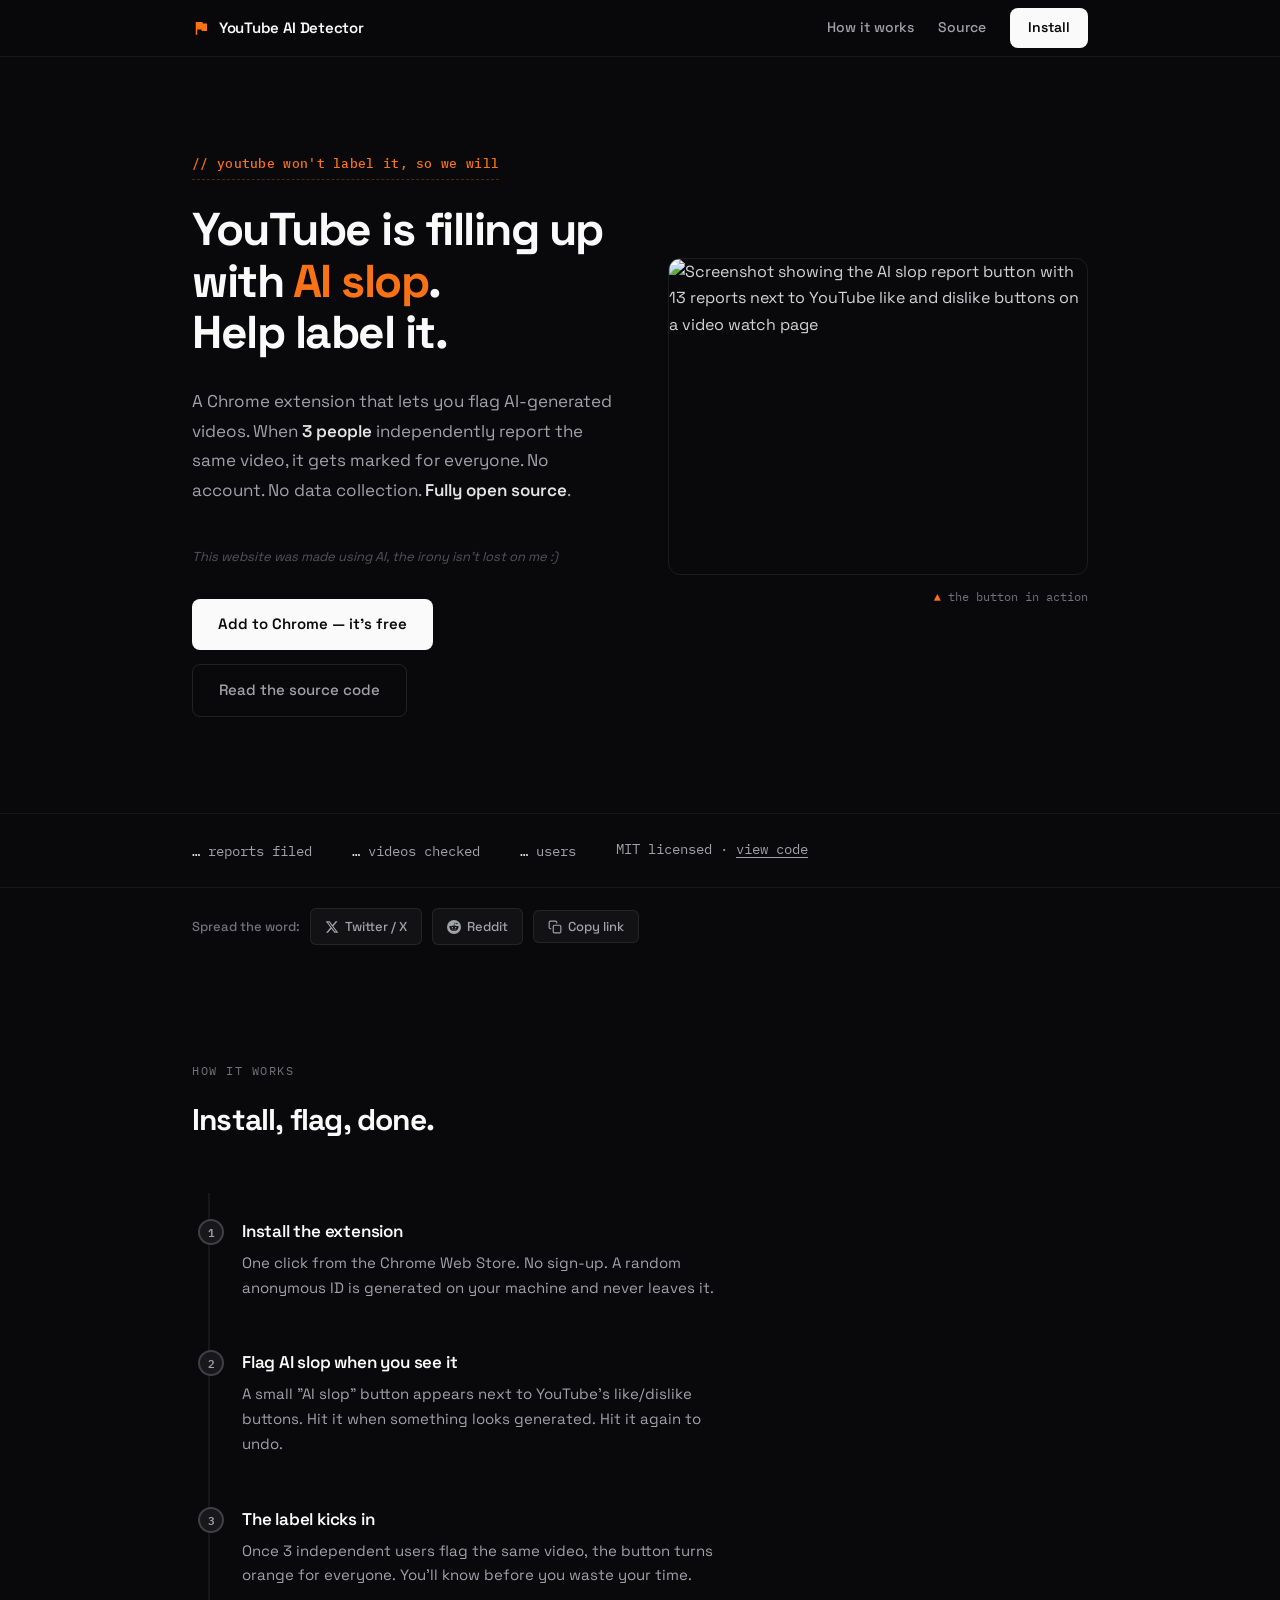
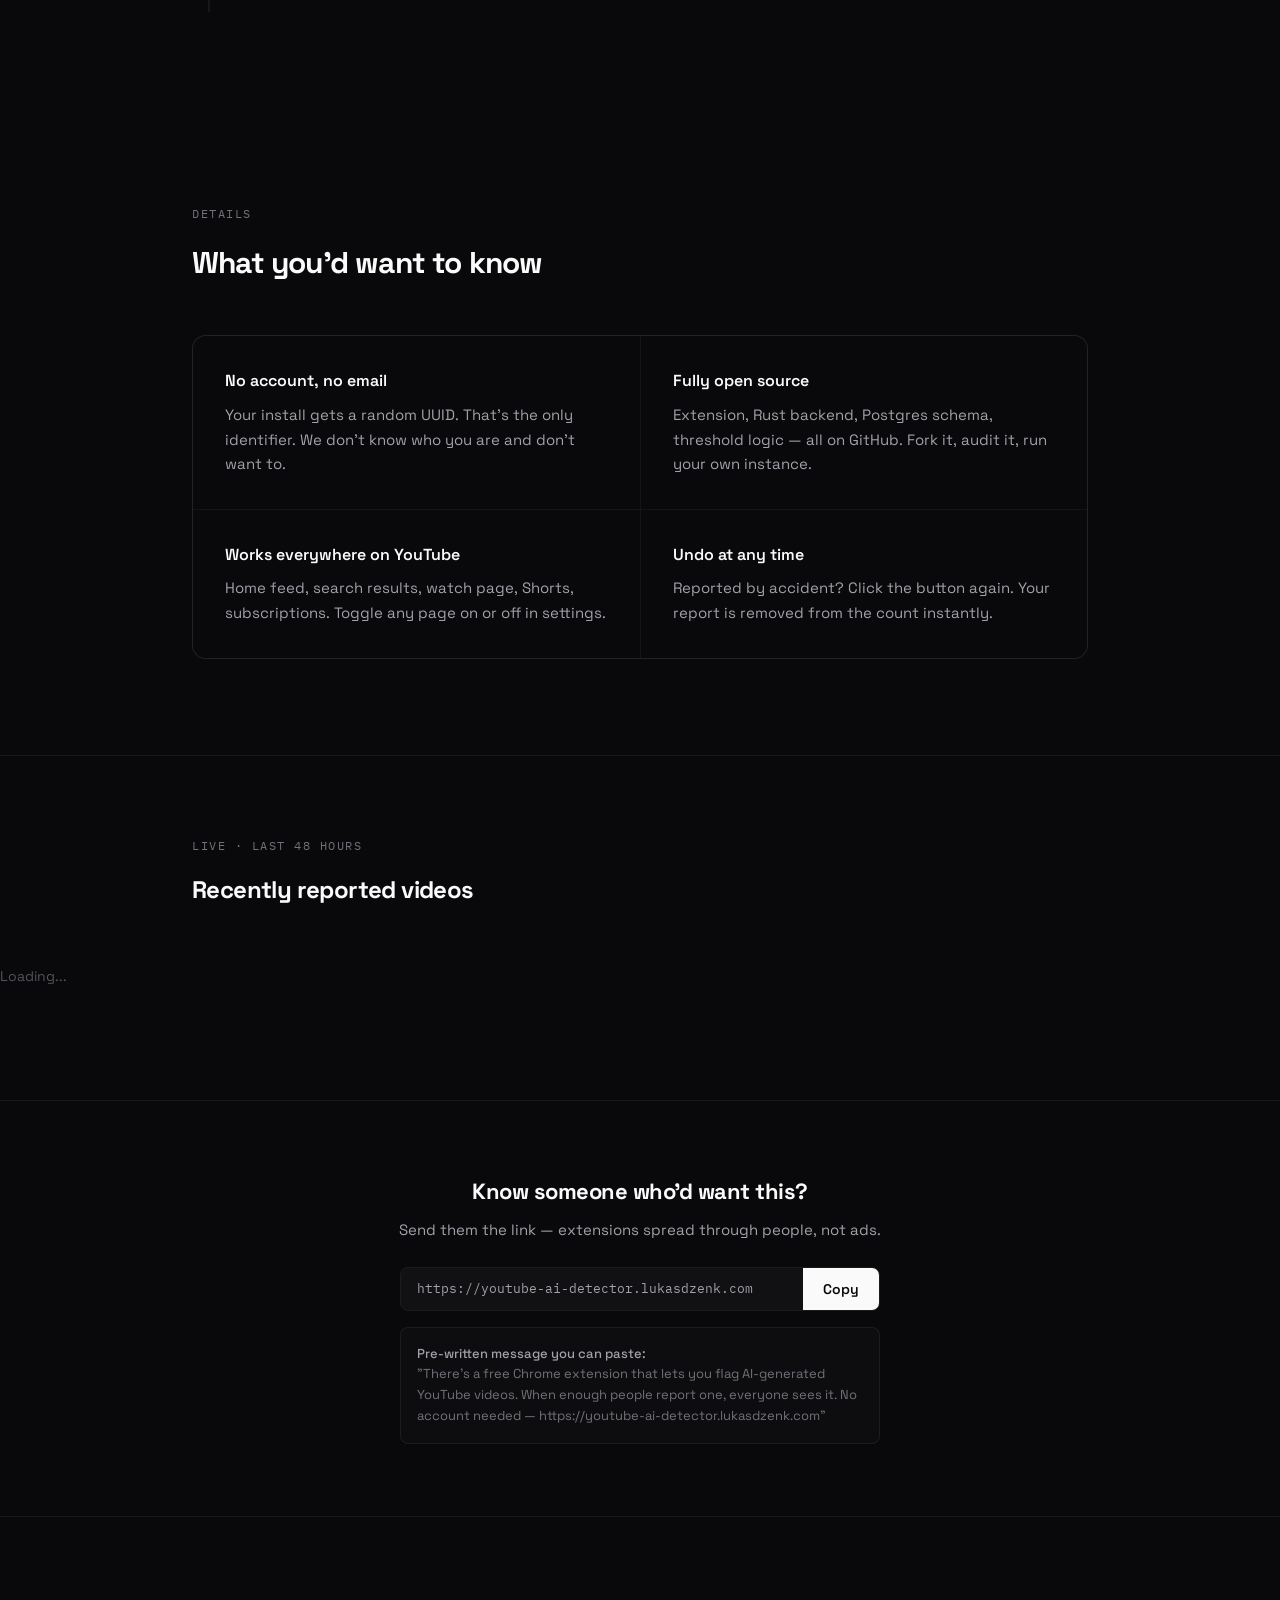
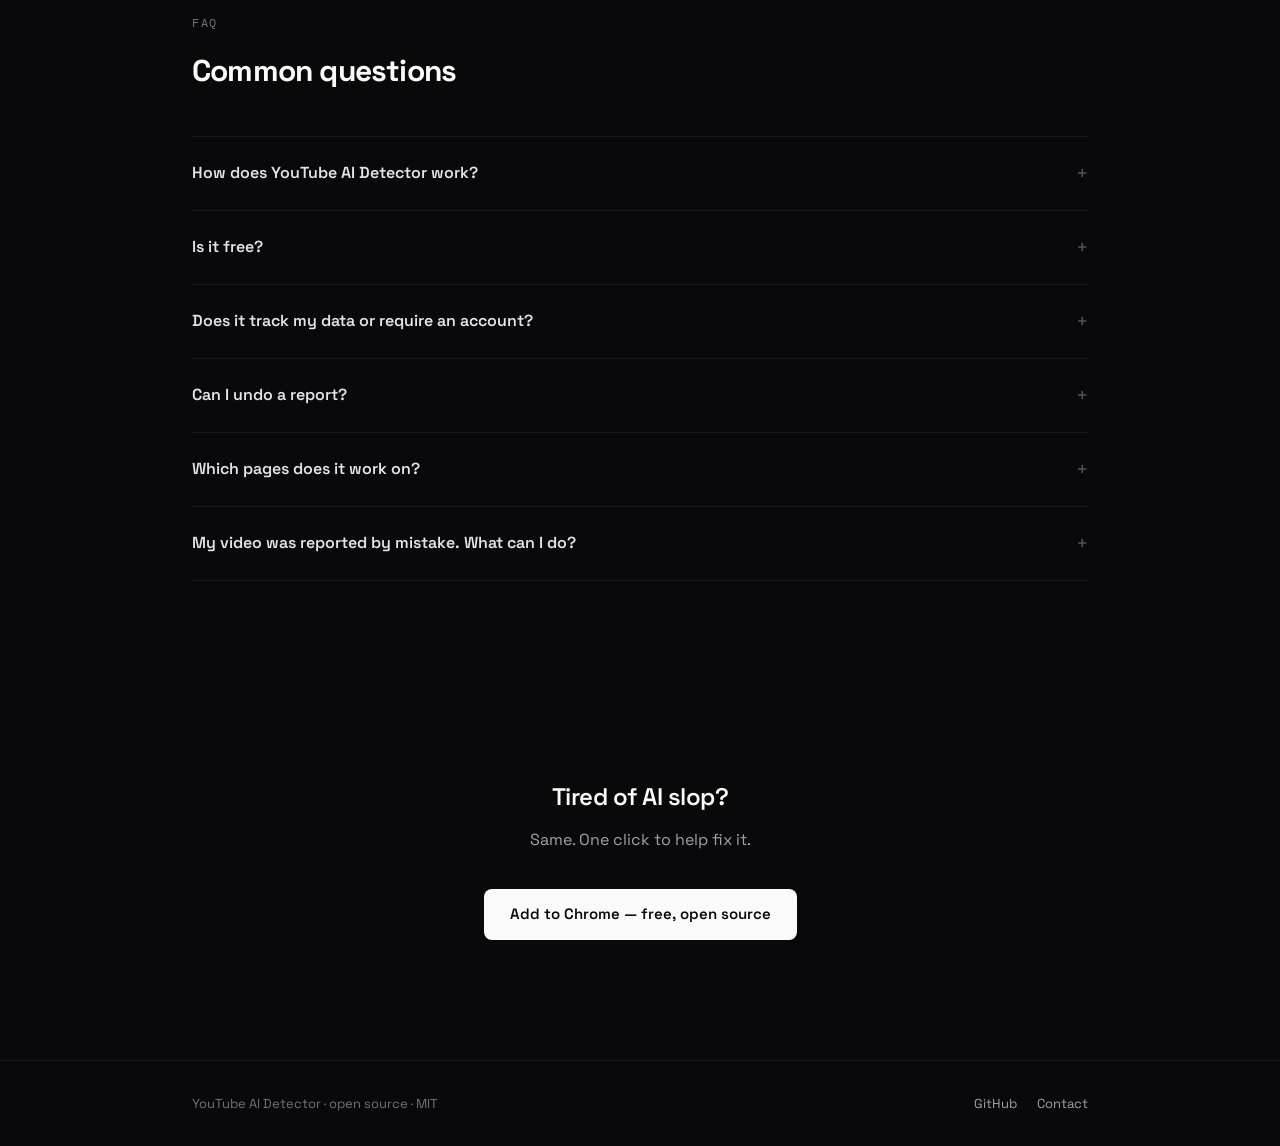
==== backend/static/index.html @ 4b3d3bdc "Initial commit" ====
<!DOCTYPE html>
<html lang="en" dir="ltr">
<head>
  <meta charset="UTF-8">
  <meta name="viewport" content="width=device-width, initial-scale=1.0">
  <title>YouTube AI Detector — Flag AI-Generated Videos with a Community Chrome Extension</title>
  <meta name="description" content="Free, open-source Chrome extension that crowdsources AI video detection on YouTube. When 3 people independently flag a video, everyone sees the label. No account, no tracking.">
  <meta name="robots" content="index, follow">
  <link rel="canonical" href="https://youtube-ai-detector.lukasdzenk.com/">
  <meta name="theme-color" content="#09090b">

  <meta property="og:title" content="YouTube AI Detector — Flag AI-Generated Videos">
  <meta property="og:description" content="Free Chrome extension that lets the community flag AI-generated YouTube videos. When 3 people report the same video, everyone sees it. Open source, no account needed.">
  <meta property="og:type" content="website">
  <meta property="og:url" content="https://youtube-ai-detector.lukasdzenk.com/">
  <meta property="og:image" content="https://youtube-ai-detector.lukasdzenk.com/slop-1.png">
  <meta property="og:image:width" content="1280">
  <meta property="og:image:height" content="800">
  <meta property="og:site_name" content="YouTube AI Detector">
  <meta property="og:locale" content="en_US">

  <meta name="twitter:card" content="summary_large_image">
  <meta name="twitter:title" content="YouTube AI Detector — Flag AI-Generated Videos">
  <meta name="twitter:description" content="Free Chrome extension. The community flags AI-generated YouTube videos — when 3 people report one, everyone sees the label.">
  <meta name="twitter:image" content="https://youtube-ai-detector.lukasdzenk.com/slop-1.png">

  <link rel="icon" href="/favicon.ico" type="image/x-icon">
  <link rel="preload" as="image" href="/slop-1.png">
  <link rel="preconnect" href="https://fonts.googleapis.com">
  <link rel="preconnect" href="https://fonts.gstatic.com" crossorigin>
  <link href="https://fonts.googleapis.com/css2?family=Space+Grotesk:wght@400;500;600;700&family=IBM+Plex+Mono:wght@400;500&display=swap" rel="stylesheet">
  <script defer data-domain="youtube-ai-detector.lukasdzenk.com" src="https://plausible-1.matcha-squad.xyz/js/script.js"></script>

  <script type="application/ld+json">
  {
    "@context": "https://schema.org",
    "@type": "SoftwareApplication",
    "name": "YouTube AI Detector",
    "description": "Free, open-source Chrome extension that crowdsources AI video detection on YouTube. When 3 people independently flag a video, everyone sees the label.",
    "url": "https://youtube-ai-detector.lukasdzenk.com/",
    "applicationCategory": "BrowserApplication",
    "operatingSystem": "Chrome",
    "offers": {
      "@type": "Offer",
      "price": "0",
      "priceCurrency": "USD"
    },
    "installUrl": "https://chromewebstore.google.com/detail/is-generated-block-ai-con/chccpjfkgkgogeaaekpgoocmcekajgjk",
    "screenshot": "https://youtube-ai-detector.lukasdzenk.com/slop-1.png",
    "license": "https://opensource.org/licenses/MIT",
    "isAccessibleForFree": true
  }
  </script>

  <script type="application/ld+json">
  {
    "@context": "https://schema.org",
    "@type": "FAQPage",
    "mainEntity": [
      {
        "@type": "Question",
        "name": "How does YouTube AI Detector work?",
        "acceptedAnswer": {
          "@type": "Answer",
          "text": "Install the Chrome extension with one click. When you see an AI-generated video, click the 'AI slop' button next to YouTube's like/dislike buttons. When 3 independent users flag the same video, the button turns orange for everyone."
        }
      },
      {
        "@type": "Question",
        "name": "Is YouTube AI Detector free?",
        "acceptedAnswer": {
          "@type": "Answer",
          "text": "Yes, it's completely free and open source under the MIT license. No account, no email, no tracking. The extension, backend, and all code are on GitHub."
        }
      },
      {
        "@type": "Question",
        "name": "Does it track my data or require an account?",
        "acceptedAnswer": {
          "@type": "Answer",
          "text": "No. Your install gets a random anonymous UUID that stays on your device. There is no account, no email, no tracking. The developers cannot identify you."
        }
      },
      {
        "@type": "Question",
        "name": "Can I undo a report?",
        "acceptedAnswer": {
          "@type": "Answer",
          "text": "Yes. Click the report button again and your report is removed from the count instantly."
        }
      },
      {
        "@type": "Question",
        "name": "My video was reported by mistake. What can I do?",
        "acceptedAnswer": {
          "@type": "Answer",
          "text": "Reach out to lukasdzn1@gmail.com and we'll look into it. We take false reports seriously."
        }
      }
    ]
  }
  </script>
  <style>
    * { margin: 0; padding: 0; box-sizing: border-box; }

    body {
      font-family: 'Space Grotesk', system-ui, sans-serif;
      background: #09090b;
      color: #d4d4d8;
      font-size: 16px;
      line-height: 1.65;
      -webkit-font-smoothing: antialiased;
      overflow-x: hidden;
    }

    a { color: inherit; }

    :focus-visible {
      outline: 2px solid #f97316;
      outline-offset: 2px;
    }

    .mono {
      font-family: 'IBM Plex Mono', monospace;
    }

    .w {
      max-width: 960px;
      margin: 0 auto;
      padding: 0 32px;
    }

    /* --- nav --- */

    nav {
      position: fixed;
      top: 0;
      left: 0;
      right: 0;
      z-index: 100;
      background: rgba(9, 9, 11, 0.92);
      backdrop-filter: blur(12px);
      border-bottom: 1px solid rgba(255,255,255,0.06);
    }

    .nav-inner {
      display: flex;
      align-items: center;
      justify-content: space-between;
      height: 56px;
    }

    .nav-left {
      display: flex;
      align-items: center;
      gap: 9px;
      text-decoration: none;
    }

    .nav-flag {
      color: #f97316;
    }

    .nav-name {
      font-weight: 600;
      font-size: 15px;
      color: #fafafa;
      letter-spacing: -0.3px;
    }

    .nav-right {
      display: flex;
      align-items: center;
      gap: 24px;
    }

    .nav-right a {
      font-size: 14px;
      color: #a1a1aa;
      text-decoration: none;
      font-weight: 500;
      transition: color 0.15s;
    }

    .nav-right a:hover { color: #d4d4d8; }

    .nav-install {
      font-size: 14px !important;
      color: #09090b !important;
      background: #fafafa;
      padding: 8px 18px;
      border-radius: 8px;
      font-weight: 600 !important;
      transition: background 0.15s !important;
    }

    .nav-install:hover { background: #d4d4d8 !important; }

    /* --- hero --- */

    .hero {
      padding: 148px 0 96px;
    }

    .hero-inner {
      display: grid;
      grid-template-columns: 1fr 1fr;
      gap: 56px;
      align-items: center;
    }

    .hero-eyebrow {
      display: inline-block;
      font-family: 'IBM Plex Mono', monospace;
      font-size: 13px;
      color: #f97316;
      font-weight: 500;
      letter-spacing: 0.3px;
      margin-bottom: 24px;
      padding: 5px 0;
      border-bottom: 1px dashed rgba(249, 115, 22, 0.3);
    }

    .hero h1 {
      font-size: clamp(30px, 4.2vw, 46px);
      font-weight: 700;
      line-height: 1.12;
      letter-spacing: -1.5px;
      color: #fafafa;
      margin-bottom: 28px;
    }

    .hero h1 em {
      font-style: normal;
      color: #f97316;
    }

    .hero-body {
      font-size: 17px;
      color: #a1a1aa;
      line-height: 1.75;
      margin-bottom: 40px;
    }

    .hero-body strong {
      color: #e4e4e7;
      font-weight: 600;
    }

    .hero-note {
      font-size: 13px;
      color: #52525b;
      font-style: italic;
      margin-bottom: 32px;
    }

    .hero-actions {
      display: flex;
      gap: 14px;
      flex-wrap: wrap;
    }

    .hero-img-wrap {
      position: relative;
    }

    .hero-img {
      width: 100%;
      height: auto;
      border-radius: 12px;
      border: 1px solid rgba(255,255,255,0.08);
      display: block;
    }

    .hero-img-caption {
      font-family: 'IBM Plex Mono', monospace;
      font-size: 12px;
      color: #71717a;
      margin-top: 12px;
      text-align: right;
    }

    .hero-img-caption span {
      color: #f97316;
    }

    .btn-main {
      display: inline-flex;
      align-items: center;
      gap: 8px;
      padding: 13px 26px;
      background: #fafafa;
      color: #09090b;
      border-radius: 8px;
      font-size: 15px;
      font-weight: 600;
      text-decoration: none;
      transition: background 0.15s, transform 0.1s;
    }

    .btn-main:hover { background: #e4e4e7; }
    .btn-main:active { transform: scale(0.97); }

    .btn-main.copied {
      background: #22c55e;
      color: #fff;
      pointer-events: none;
    }

    .btn-ghost {
      display: inline-flex;
      align-items: center;
      gap: 8px;
      padding: 13px 26px;
      background: transparent;
      color: #a1a1aa;
      border: 1px solid rgba(255,255,255,0.1);
      border-radius: 8px;
      font-size: 15px;
      font-weight: 500;
      text-decoration: none;
      transition: border-color 0.15s, color 0.15s;
    }

    .btn-ghost:hover {
      border-color: rgba(255,255,255,0.18);
      color: #d4d4d8;
    }

    /* --- stats bar --- */

    .stats-bar {
      border-top: 1px solid rgba(255,255,255,0.06);
      border-bottom: 1px solid rgba(255,255,255,0.06);
      padding: 24px 0;
    }

    .stats-inner {
      display: flex;
      gap: 40px;
      font-family: 'IBM Plex Mono', monospace;
      font-size: 14px;
      color: #a1a1aa;
    }

    .stats-inner strong {
      color: #e4e4e7;
      font-weight: 600;
    }

    /* --- how section --- */

    .how {
      padding: 96px 0;
    }

    .section-tag {
      font-family: 'IBM Plex Mono', monospace;
      font-size: 12px;
      color: #71717a;
      text-transform: uppercase;
      letter-spacing: 1.5px;
      margin-bottom: 14px;
    }

    .how h2 {
      font-size: 30px;
      font-weight: 700;
      color: #fafafa;
      letter-spacing: -0.8px;
      margin-bottom: 48px;
      max-width: 400px;
    }

    .how-list {
      display: flex;
      flex-direction: column;
      gap: 0;
      border-left: 2px solid rgba(255,255,255,0.06);
      margin-left: 16px;
    }

    .how-item {
      padding: 24px 0 24px 32px;
      position: relative;
    }

    .how-item::before {
      content: attr(data-n);
      position: absolute;
      left: -12px;
      top: 26px;
      width: 22px;
      height: 22px;
      background: #18181b;
      border: 2px solid #3f3f46;
      border-radius: 50%;
      font-family: 'IBM Plex Mono', monospace;
      font-size: 11px;
      font-weight: 600;
      color: #a1a1aa;
      display: flex;
      align-items: center;
      justify-content: center;
    }

    .how-item h3 {
      font-size: 17px;
      font-weight: 600;
      color: #fafafa;
      margin-bottom: 6px;
      letter-spacing: -0.2px;
    }

    .how-item p {
      font-size: 15px;
      color: #a1a1aa;
      line-height: 1.65;
      max-width: 480px;
    }

    /* --- features --- */

    .features {
      padding: 96px 0;
    }

    .features h2 {
      font-size: 30px;
      font-weight: 700;
      color: #fafafa;
      letter-spacing: -0.8px;
      margin-bottom: 48px;
    }

    .feat-grid {
      display: grid;
      grid-template-columns: 1fr 1fr;
      gap: 1px;
      background: rgba(255,255,255,0.05);
      border-radius: 14px;
      overflow: hidden;
      border: 1px solid rgba(255,255,255,0.06);
    }

    .feat {
      padding: 32px;
      background: #09090b;
    }

    .feat h3 {
      font-size: 16px;
      font-weight: 600;
      color: #fafafa;
      margin-bottom: 8px;
    }

    .feat p {
      font-size: 15px;
      color: #a1a1aa;
      line-height: 1.65;
    }

    /* --- share row --- */

    .share-row {
      display: flex;
      align-items: center;
      gap: 10px;
      padding: 20px 0;
    }

    .share-label {
      font-size: 13px;
      color: #71717a;
      font-weight: 500;
      white-space: nowrap;
    }

    .share-btn {
      display: inline-flex;
      align-items: center;
      gap: 6px;
      padding: 7px 14px;
      background: rgba(255,255,255,0.04);
      border: 1px solid rgba(255,255,255,0.08);
      border-radius: 6px;
      color: #a1a1aa;
      font-size: 13px;
      font-weight: 500;
      text-decoration: none;
      cursor: pointer;
      transition: background 0.15s, border-color 0.15s, color 0.15s;
      font-family: inherit;
    }

    .share-btn:hover {
      background: rgba(255,255,255,0.07);
      border-color: rgba(255,255,255,0.14);
      color: #d4d4d8;
    }

    .share-btn.share-copied {
      background: rgba(34, 197, 94, 0.12);
      border-color: rgba(34, 197, 94, 0.3);
      color: #22c55e;
    }

    .share-btn svg {
      flex-shrink: 0;
    }

    /* --- live feed --- */

    .feed {
      padding: 80px 0;
      border-top: 1px solid rgba(255,255,255,0.06);
    }

    .feed h2 {
      font-size: 24px;
      font-weight: 700;
      color: #fafafa;
      letter-spacing: -0.6px;
      margin-bottom: 32px;
    }

    .feed-scroll {
      display: flex;
      gap: 16px;
      overflow-x: auto;
      scroll-snap-type: x mandatory;
      -webkit-overflow-scrolling: touch;
      padding: 0 0 8px;
      width: 100vw;
      margin-left: calc(-50vw + 50%);
    }

    .feed-scroll::-webkit-scrollbar {
      height: 4px;
    }

    .feed-scroll::-webkit-scrollbar-track {
      background: transparent;
    }

    .feed-scroll::-webkit-scrollbar-thumb {
      background: rgba(255,255,255,0.08);
      border-radius: 2px;
    }

    .feed-card {
      flex: 0 0 300px;
      scroll-snap-align: start;
      text-decoration: none;
      display: block;
      border-radius: 10px;
      overflow: hidden;
      border: 1px solid rgba(255,255,255,0.06);
      background: rgba(255,255,255,0.02);
      transition: border-color 0.15s, transform 0.15s;
    }

    .feed-card:hover {
      border-color: rgba(255,255,255,0.12);
      transform: translateY(-2px);
    }

    .feed-thumb {
      width: 100%;
      aspect-ratio: 16 / 9;
      object-fit: cover;
      display: block;
      background: #18181b;
    }

    .feed-thumb-fallback {
      width: 100%;
      aspect-ratio: 16 / 9;
      background: #18181b;
      display: flex;
      flex-direction: column;
      align-items: center;
      justify-content: center;
      gap: 8px;
      color: #3f3f46;
    }

    .feed-thumb-fallback svg {
      opacity: 0.5;
    }

    .feed-thumb-fallback span {
      font-family: 'IBM Plex Mono', monospace;
      font-size: 11px;
      letter-spacing: 0.3px;
    }

    .feed-meta {
      padding: 10px 12px;
      display: flex;
      justify-content: space-between;
      align-items: center;
      gap: 8px;
    }

    .feed-id {
      font-family: 'IBM Plex Mono', monospace;
      font-size: 12px;
      color: #a1a1aa;
    }

    .feed-reports {
      font-family: 'IBM Plex Mono', monospace;
      font-size: 11px;
      color: #f97316;
      white-space: nowrap;
    }

    .feed-time {
      font-family: 'IBM Plex Mono', monospace;
      font-size: 12px;
      color: #a1a1aa;
      white-space: nowrap;
    }

    .feed-empty {
      font-size: 14px;
      color: #52525b;
      padding: 24px 0;
    }

    /* --- send to friend --- */

    .send-friend {
      padding: 72px 0;
      text-align: center;
      border-top: 1px solid rgba(255,255,255,0.06);
    }

    .send-friend h2 {
      font-size: 22px;
      font-weight: 700;
      color: #fafafa;
      letter-spacing: -0.5px;
      margin-bottom: 8px;
    }

    .send-friend .sub {
      font-size: 15px;
      color: #a1a1aa;
      margin-bottom: 24px;
    }

    .send-box {
      display: flex;
      max-width: 480px;
      margin: 0 auto;
      border-radius: 8px;
      overflow: hidden;
      border: 1px solid rgba(255,255,255,0.08);
    }

    .send-input {
      flex: 1;
      padding: 12px 16px;
      background: rgba(255,255,255,0.03);
      border: none;
      color: #a1a1aa;
      font-family: 'IBM Plex Mono', monospace;
      font-size: 13px;
      outline: none;
    }

    .send-copy {
      padding: 12px 20px;
      background: #fafafa;
      color: #09090b;
      border: none;
      font-size: 14px;
      font-weight: 600;
      cursor: pointer;
      font-family: inherit;
      transition: background 0.15s;
      white-space: nowrap;
    }

    .send-copy:hover { background: #e4e4e7; }

    .send-copy.copied {
      background: #22c55e;
      color: #fff;
    }

    .send-msg {
      max-width: 480px;
      margin: 16px auto 0;
      padding: 16px;
      background: rgba(255,255,255,0.02);
      border: 1px solid rgba(255,255,255,0.06);
      border-radius: 8px;
      font-size: 13px;
      color: #71717a;
      line-height: 1.6;
      text-align: left;
    }

    .send-msg strong {
      color: #a1a1aa;
      font-weight: 500;
    }

    /* --- faq --- */

    .faq {
      padding: 96px 0;
      border-top: 1px solid rgba(255,255,255,0.06);
    }

    .faq h2 {
      font-size: 30px;
      font-weight: 700;
      color: #fafafa;
      letter-spacing: -0.8px;
      margin-bottom: 40px;
    }

    .faq-list {
      display: flex;
      flex-direction: column;
      gap: 0;
    }

    .faq-item {
      border-bottom: 1px solid rgba(255,255,255,0.06);
    }

    .faq-item:first-child {
      border-top: 1px solid rgba(255,255,255,0.06);
    }

    .faq-item summary {
      padding: 20px 0;
      font-size: 16px;
      font-weight: 600;
      color: #e4e4e7;
      cursor: pointer;
      list-style: none;
      display: flex;
      justify-content: space-between;
      align-items: center;
    }

    .faq-item summary::-webkit-details-marker { display: none; }

    .faq-item summary::after {
      content: "+";
      font-size: 20px;
      color: #52525b;
      font-weight: 400;
      flex-shrink: 0;
      margin-left: 16px;
      transition: transform 0.2s;
    }

    .faq-item[open] summary::after {
      content: "−";
      color: #f97316;
    }

    .faq-item p {
      padding: 0 0 20px;
      font-size: 15px;
      color: #a1a1aa;
      line-height: 1.7;
      max-width: 600px;
    }

    /* --- cta --- */

    .bottom-cta {
      padding: 100px 0 120px;
      text-align: center;
    }

    .bottom-cta p {
      font-size: 24px;
      font-weight: 600;
      color: #fafafa;
      letter-spacing: -0.5px;
      margin-bottom: 10px;
    }

    .bottom-cta .sub {
      font-size: 16px;
      font-weight: 400;
      color: #a1a1aa;
      margin-bottom: 36px;
    }

    /* --- footer --- */

    footer {
      border-top: 1px solid rgba(255,255,255,0.06);
      padding: 32px 0;
    }

    .footer-row {
      display: flex;
      justify-content: space-between;
      align-items: center;
      font-size: 13px;
      color: #71717a;
    }

    .footer-row a {
      color: #a1a1aa;
      text-decoration: none;
      transition: color 0.15s;
    }

    .footer-row a:hover { color: #d4d4d8; }

    .footer-links {
      display: flex;
      gap: 20px;
    }

    /* --- responsive --- */

    @media (max-width: 680px) {
      .w { padding: 0 20px; }
      .hero-inner { grid-template-columns: 1fr; gap: 36px; }
      .hero-img-wrap { order: 1; }
      .hero h1 { font-size: 28px; }
      .hero { padding: 120px 0 64px; }
      .how, .features { padding: 72px 0; }
      .feat-grid { grid-template-columns: 1fr; }
      .stats-inner { flex-direction: column; gap: 10px; }
      .hero-actions { flex-direction: column; }
      .btn-main, .btn-ghost { width: 100%; justify-content: center; }
      .footer-row { flex-direction: column; gap: 14px; text-align: center; }
      .nav-right a.hide-sm { display: none; }
      .nav-name { display: none; }
      .share-row { flex-wrap: wrap; }
      .send-box { flex-direction: column; }
      .send-copy { padding: 14px 20px; }
      .feed-scroll { width: 100vw; margin-left: calc(-50vw + 50%); padding: 0 0 8px; }
      .feed-card { flex: 0 0 240px; }
    }
  </style>
</head>
<body>

<header>
<nav role="navigation" aria-label="Main navigation">
  <div class="w nav-inner">
    <a href="/" class="nav-left">
      <svg class="nav-flag" viewBox="0 0 24 24" width="18" height="18" fill="currentColor"><path d="M14.4 6L14 4H5v17h2v-7h5.6l.4 2h7V6z"/></svg>
      <span class="nav-name">YouTube AI Detector</span>
    </a>
    <div class="nav-right">
      <a href="#how" class="hide-sm">How it works</a>
      <a href="#" data-gh target="_blank" rel="noopener nofollow" class="hide-sm">Source</a>
      <a href="#" data-cws target="_blank" rel="noopener" class="nav-install">Install</a>
    </div>
  </div>
</nav>
</header>

<main>

<section class="hero">
  <div class="w hero-inner">
    <div class="hero-text">
      <div class="hero-eyebrow">// youtube won't label it, so we will</div>
      <h1>YouTube is filling up with <em>AI&nbsp;slop</em>. Help&nbsp;label&nbsp;it.</h1>
      <p class="hero-body">
        A Chrome extension that lets you flag AI-generated videos.
        When <strong>3 people</strong> independently report the same video, it gets marked for everyone.
      No account. No data collection. <strong>Fully open source</strong>.
    </p>
    <p class="hero-note">This website was made using AI, the irony isn't lost on me :)</p>
      <div class="hero-actions">
        <a href="#" data-cws class="btn-main" target="_blank" rel="noopener">
          Add to Chrome — it's free
        </a>
        <a href="#" data-gh class="btn-ghost" target="_blank" rel="noopener nofollow">
          Read the source code
        </a>
      </div>
    </div>
    <div class="hero-img-wrap">
      <img class="hero-img" src="/slop-1.png" alt="Screenshot showing the AI slop report button with 13 reports next to YouTube like and dislike buttons on a video watch page" width="657" height="496" loading="eager">
      <div class="hero-img-caption"><span>▲</span> the button in action</div>
    </div>
  </div>
</section>

<div class="stats-bar">
  <div class="w stats-inner">
    <span><strong id="stat-reports">…</strong> reports filed</span>
    <span><strong id="stat-videos">…</strong> videos checked</span>
    <span><strong id="stat-users">…</strong> users</span>
    <span>MIT licensed · <a href="#" data-gh target="_blank" rel="noopener nofollow" style="color: #a1a1aa; text-decoration: underline; text-underline-offset: 3px;">view code</a></span>
  </div>
</div>

<div class="w">
  <div class="share-row">
    <span class="share-label">Spread the word:</span>
    <a class="share-btn" id="share-x" href="#" target="_blank" rel="noopener nofollow" aria-label="Share on Twitter / X">
      <svg width="14" height="14" viewBox="0 0 24 24" fill="currentColor" aria-hidden="true"><path d="M18.244 2.25h3.308l-7.227 8.26 8.502 11.24H16.17l-5.214-6.817L4.99 21.75H1.68l7.73-8.835L1.254 2.25H8.08l4.713 6.231zm-1.161 17.52h1.833L7.084 4.126H5.117z"/></svg>
      Twitter / X
    </a>
    <a class="share-btn" id="share-reddit" href="#" target="_blank" rel="noopener nofollow" aria-label="Share on Reddit">
      <svg width="14" height="14" viewBox="0 0 24 24" fill="currentColor" aria-hidden="true"><path d="M12 0A12 12 0 0 0 0 12a12 12 0 0 0 12 12 12 12 0 0 0 12-12A12 12 0 0 0 12 0zm5.01 4.744c.688 0 1.25.561 1.25 1.249a1.25 1.25 0 0 1-2.498.056l-2.597-.547-.8 3.747c1.824.07 3.48.632 4.674 1.488.308-.309.73-.491 1.207-.491.968 0 1.754.786 1.754 1.754 0 .716-.435 1.333-1.01 1.614a3.111 3.111 0 0 1 .042.52c0 2.694-3.13 4.87-7.004 4.87-3.874 0-7.004-2.176-7.004-4.87 0-.183.015-.366.043-.534A1.748 1.748 0 0 1 4.028 12c0-.968.786-1.754 1.754-1.754.463 0 .898.196 1.207.49 1.207-.883 2.878-1.43 4.744-1.487l.885-4.182a.342.342 0 0 1 .14-.197.35.35 0 0 1 .238-.042l2.906.617a1.214 1.214 0 0 1 1.108-.701zM9.25 12C8.561 12 8 12.562 8 13.25c0 .687.561 1.248 1.25 1.248.687 0 1.248-.561 1.248-1.249 0-.688-.561-1.249-1.249-1.249zm5.5 0c-.687 0-1.248.561-1.248 1.25 0 .687.561 1.248 1.249 1.248.688 0 1.249-.561 1.249-1.249 0-.687-.562-1.249-1.25-1.249zm-5.466 3.99a.327.327 0 0 0-.231.094.33.33 0 0 0 0 .463c.842.842 2.484.913 2.961.913.477 0 2.105-.056 2.961-.913a.361.361 0 0 0 .029-.463.33.33 0 0 0-.464 0c-.547.533-1.684.73-2.512.73-.828 0-1.979-.196-2.512-.73a.326.326 0 0 0-.232-.095z"/></svg>
      Reddit
    </a>
    <button class="share-btn" id="share-copy" aria-label="Copy link to clipboard">
      <svg width="14" height="14" viewBox="0 0 24 24" fill="none" stroke="currentColor" stroke-width="2" stroke-linecap="round" stroke-linejoin="round"><rect x="9" y="9" width="13" height="13" rx="2" ry="2"/><path d="M5 15H4a2 2 0 0 1-2-2V4a2 2 0 0 1 2-2h9a2 2 0 0 1 2 2v1"/></svg>
      Copy link
    </button>
  </div>
</div>

<section class="how" id="how">
  <div class="w">
    <div class="section-tag">How it works</div>
    <h2>Install, flag, done.</h2>
    <div class="how-list">
      <div class="how-item" data-n="1">
        <h3>Install the extension</h3>
        <p>One click from the Chrome Web Store. No sign-up. A random anonymous ID is generated on your machine and never leaves it.</p>
      </div>
      <div class="how-item" data-n="2">
        <h3>Flag AI slop when you see it</h3>
        <p>A small "AI slop" button appears next to YouTube's like/dislike buttons. Hit it when something looks generated. Hit it again to undo.</p>
      </div>
      <div class="how-item" data-n="3">
        <h3>The label kicks in</h3>
        <p>Once 3 independent users flag the same video, the button turns orange for everyone. You'll know before you waste your time.</p>
      </div>
    </div>
  </div>
</section>


<section class="features" id="features">
  <div class="w">
    <div class="section-tag">Details</div>
    <h2>What you'd want to know</h2>
    <div class="feat-grid">
      <div class="feat">
        <h3>No account, no email</h3>
        <p>Your install gets a random UUID. That's the only identifier. We don't know who you are and don't want to.</p>
      </div>
      <div class="feat">
        <h3>Fully open source</h3>
        <p>Extension, Rust backend, Postgres schema, threshold logic — all on GitHub. Fork it, audit it, run your own instance.</p>
      </div>
      <div class="feat">
        <h3>Works everywhere on YouTube</h3>
        <p>Home feed, search results, watch page, Shorts, subscriptions. Toggle any page on or off in settings.</p>
      </div>
      <div class="feat">
        <h3>Undo at any time</h3>
        <p>Reported by accident? Click the button again. Your report is removed from the count instantly.</p>
      </div>
    </div>
  </div>
</section>

<section class="feed">
  <div class="w">
    <div class="section-tag">Live · last 48 hours</div>
    <h2>Recently reported videos</h2>
    <div class="feed-scroll" id="feed-list">
      <div class="feed-empty">Loading...</div>
    </div>
  </div>
</section>

<section class="send-friend">
  <div class="w">
    <h2>Know someone who'd want this?</h2>
    <div class="sub">Send them the link — extensions spread through people, not ads.</div>
    <div class="send-box">
      <input class="send-input" id="send-url" type="text" readonly aria-label="Share URL">
      <button class="send-copy" id="send-copy-btn" aria-label="Copy share message to clipboard">Copy</button>
    </div>
    <div class="send-msg">
      <strong>Pre-written message you can paste:</strong><br>
      "There's a free Chrome extension that lets you flag AI-generated YouTube videos. When enough people report one, everyone sees it. No account needed — <span id="send-msg-url"></span>"
    </div>
  </div>
</section>

<section class="faq" id="faq">
  <div class="w">
    <div class="section-tag">FAQ</div>
    <h2>Common questions</h2>
    <div class="faq-list">
      <details class="faq-item">
        <summary>How does YouTube AI Detector work?</summary>
        <p>Install the Chrome extension with one click. When you see an AI-generated video, click the "AI slop" button next to YouTube's like/dislike buttons. When 3 independent users flag the same video, the button turns orange for everyone.</p>
      </details>
      <details class="faq-item">
        <summary>Is it free?</summary>
        <p>Yes, completely free and open source under the MIT license. No account, no email, no tracking. The extension, backend, and all code are on GitHub.</p>
      </details>
      <details class="faq-item">
        <summary>Does it track my data or require an account?</summary>
        <p>No. Your install gets a random anonymous UUID that stays on your device. There is no account, no email, no tracking. The developers cannot identify you.</p>
      </details>
      <details class="faq-item">
        <summary>Can I undo a report?</summary>
        <p>Yes. Click the report button again and your report is removed from the count instantly.</p>
      </details>
      <details class="faq-item">
        <summary>Which pages does it work on?</summary>
        <p>Home feed, search results, watch page, Shorts, and subscriptions. You can toggle any page on or off in the extension settings.</p>
      </details>
      <details class="faq-item">
        <summary>My video was reported by mistake. What can I do?</summary>
        <p>Reach out to <a href="mailto:lukasdzn1@gmail.com?subject=YouTube%20AI%20Detector%20-%20False%20Report" style="color: #f97316; text-decoration: underline; text-underline-offset: 2px;">lukasdzn1@gmail.com</a> and we'll look into it. We take false reports seriously.</p>
      </details>
    </div>
  </div>
</section>

<section class="bottom-cta">
  <div class="w">
    <p>Tired of AI slop?</p>
    <div class="sub">Same. One click to help fix it.</div>
    <a href="#" data-cws class="btn-main" target="_blank" rel="noopener">
      Add to Chrome — free, open source
    </a>
  </div>
</section>

</main>

<footer role="contentinfo">
  <div class="w footer-row">
    <span>YouTube AI Detector · open source · MIT</span>
    <div class="footer-links">
      <a href="#" data-gh target="_blank" rel="noopener nofollow">GitHub</a>
      <a href="mailto:lukasdzn1@gmail.com?subject=YouTube%20AI%20Detector%20Feedback">Contact</a>
    </div>
  </div>
</footer>

<script>
  const CWS_URL = 'https://chromewebstore.google.com/detail/is-generated-block-ai-con/chccpjfkgkgogeaaekpgoocmcekajgjk';
  const GH_URL = 'https://github.com/LukasDzenk/youtube-ai-detector';
  const SITE_URL = 'https://youtube-ai-detector.lukasdzenk.com';
  const SHARE_TEXT = 'YouTube is getting flooded with AI slop. This free Chrome extension lets the community flag it — when 3 people report the same video, everyone sees the label. No account needed.';

  document.querySelectorAll('a[data-gh]').forEach(a => a.href = GH_URL);

  const isMobile = /Android|iPhone|iPad|iPod|webOS/i.test(navigator.userAgent);

  document.querySelectorAll('a[data-cws]').forEach(a => {
    a.href = CWS_URL;
    if (isMobile) {
      a.removeAttribute('target');
      a.textContent = 'Copy install link — open on desktop';
      a.addEventListener('click', e => {
        e.preventDefault();
        navigator.clipboard.writeText(CWS_URL).then(() => {
          const original = a.textContent;
          a.textContent = 'Copied to clipboard!';
          a.classList.add('copied');
          setTimeout(() => {
            a.textContent = original;
            a.classList.remove('copied');
          }, 2000);
        });
      });
    }
  });

  // Share buttons
  document.getElementById('share-x').href =
    'https://x.com/intent/tweet?text=' + encodeURIComponent(SHARE_TEXT + '\n\n' + SITE_URL);

  document.getElementById('share-reddit').href =
    'https://www.reddit.com/submit?url=' + encodeURIComponent(SITE_URL) + '&title=' + encodeURIComponent('YouTube AI Detector — community-powered AI slop flagging');

  document.getElementById('share-copy').addEventListener('click', function() {
    const btn = this;
    navigator.clipboard.writeText(SITE_URL).then(() => {
      const html = btn.innerHTML;
      btn.textContent = 'Copied!';
      btn.classList.add('share-copied');
      setTimeout(() => {
        btn.innerHTML = html;
        btn.classList.remove('share-copied');
      }, 2000);
    });
  });

  // Send to friend
  document.getElementById('send-url').value = SITE_URL;
  document.getElementById('send-msg-url').textContent = SITE_URL;

  document.getElementById('send-copy-btn').addEventListener('click', function() {
    const btn = this;
    const msg = SHARE_TEXT + '\n\n' + SITE_URL;
    navigator.clipboard.writeText(msg).then(() => {
      btn.textContent = 'Copied!';
      btn.classList.add('copied');
      setTimeout(() => {
        btn.textContent = 'Copy';
        btn.classList.remove('copied');
      }, 2000);
    });
  });

  // Stats
  (async () => {
    try {
      const r = await fetch('/api/stats');
      if (r.ok) {
        const d = await r.json();
        document.getElementById('stat-reports').textContent = d.total_reports.toLocaleString();
        document.getElementById('stat-videos').textContent = d.total_videos.toLocaleString();
        document.getElementById('stat-users').textContent = d.total_users.toLocaleString();
      }
    } catch {}
  })();

  // Thumbnail fallback
  function thumbFallback(img) {
    const el = document.createElement('div');
    el.className = 'feed-thumb-fallback';
    el.innerHTML = '<svg width="32" height="32" viewBox="0 0 24 24" fill="none" stroke="currentColor" stroke-width="1.5" stroke-linecap="round" stroke-linejoin="round"><polygon points="5 3 19 12 5 21 5 3"/></svg><span>Unavailable</span>';
    img.replaceWith(el);
  }

  // Live feed
  function timeAgo(dateStr) {
    const diff = Date.now() - new Date(dateStr).getTime();
    const mins = Math.floor(diff / 60000);
    if (mins < 1) return 'just now';
    if (mins < 60) return mins + 'm ago';
    const hrs = Math.floor(mins / 60);
    if (hrs < 24) return hrs + 'h ago';
    const days = Math.floor(hrs / 24);
    return days + 'd ago';
  }

  (async () => {
    const container = document.getElementById('feed-list');
    try {
      const r = await fetch('/api/recent');
      if (r.ok) {
        const d = await r.json();
        if (d.reports.length === 0) {
          container.innerHTML = '<div class="feed-empty">No reports in the last 48 hours — be the first.</div>';
          return;
        }
        container.innerHTML = d.reports.map(rpt =>
          '<a class="feed-card" href="https://youtube.com/watch?v=' + rpt.video_id + '" target="_blank" rel="noopener nofollow">' +
            '<img class="feed-thumb" src="https://img.youtube.com/vi/' + rpt.video_id + '/mqdefault.jpg" alt="Thumbnail for reported video ' + rpt.video_id + '" loading="lazy" onerror="thumbFallback(this)">' +
            '<div class="feed-meta">' +
              '<span class="feed-id">' + rpt.video_id + '</span>' +
              '<span class="feed-reports">' + rpt.report_count + (rpt.report_count === 1 ? ' report' : ' reports') + '</span>' +
              '<span class="feed-time">' + timeAgo(rpt.reported_at) + '</span>' +
            '</div>' +
          '</a>'
        ).join('');
      }
    } catch {
      container.innerHTML = '<div class="feed-empty">Could not load recent reports.</div>';
    }
  })();
</script>

</body>
</html>
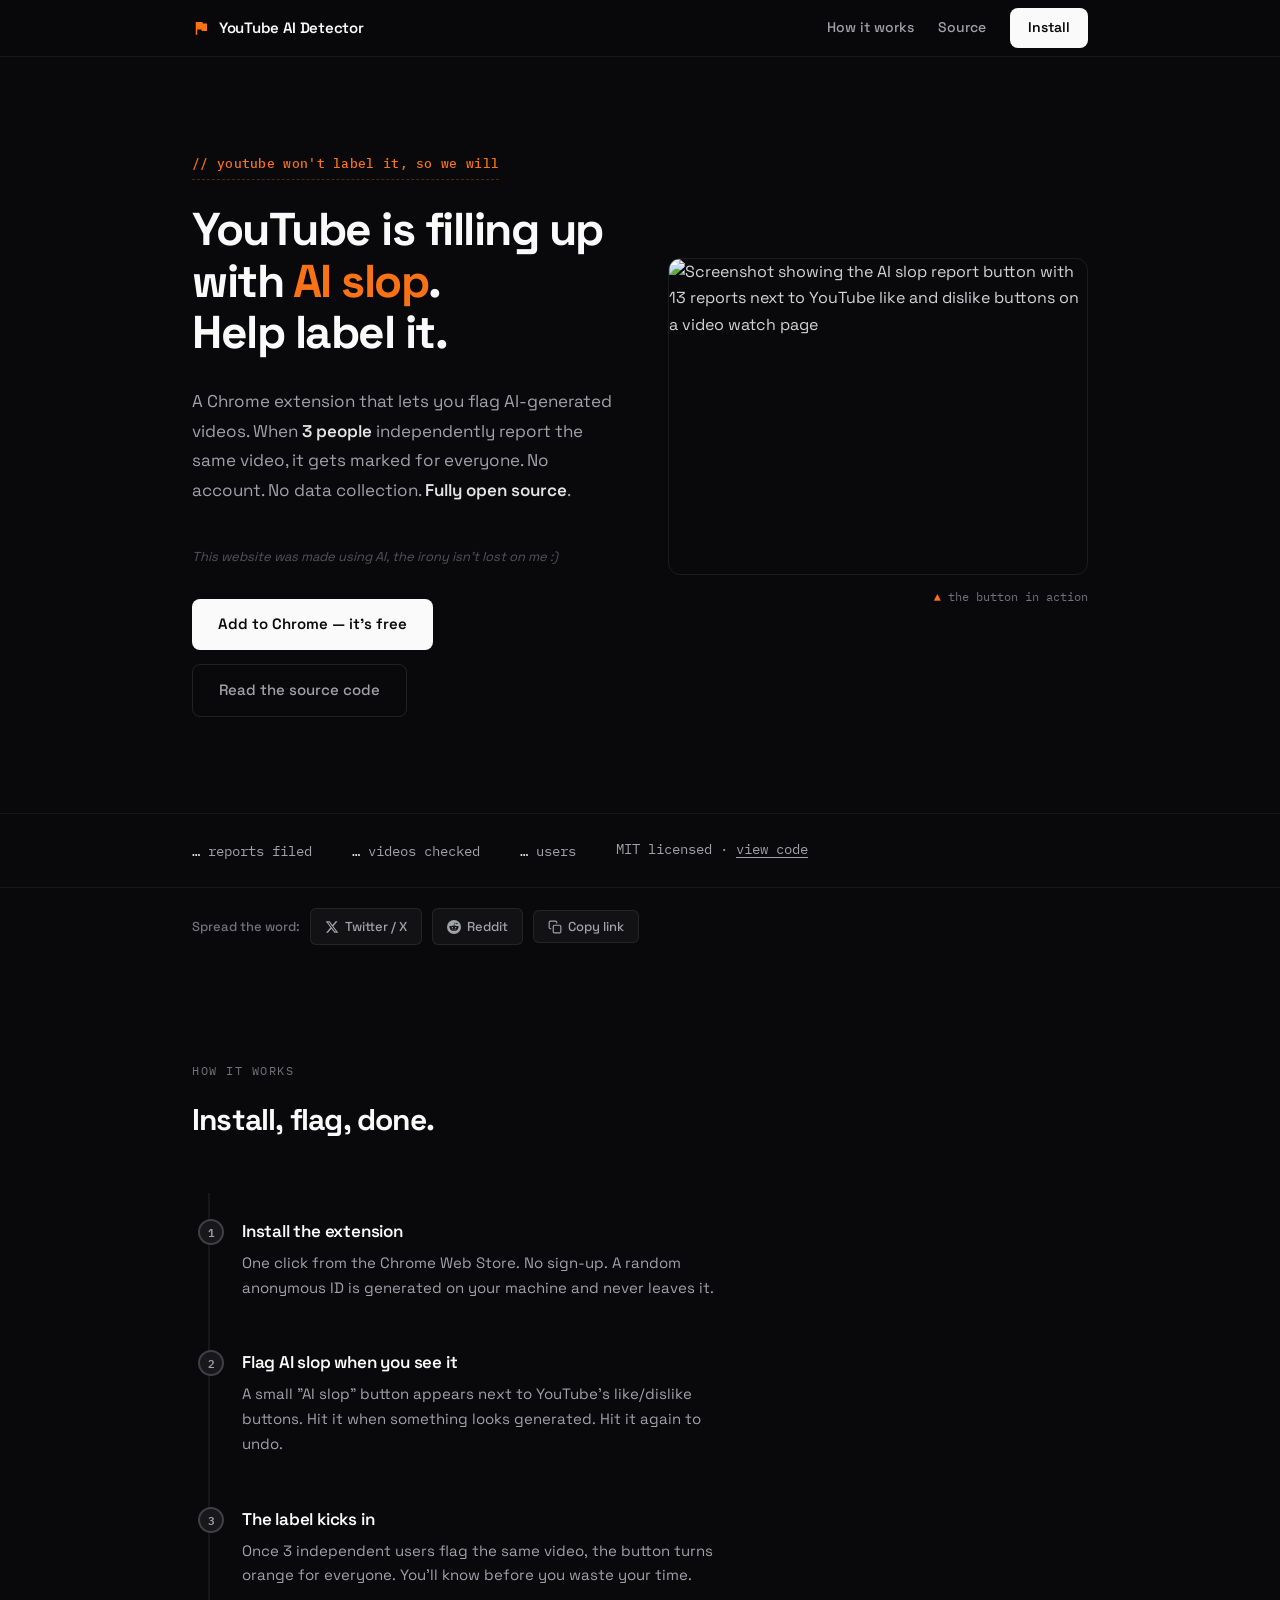
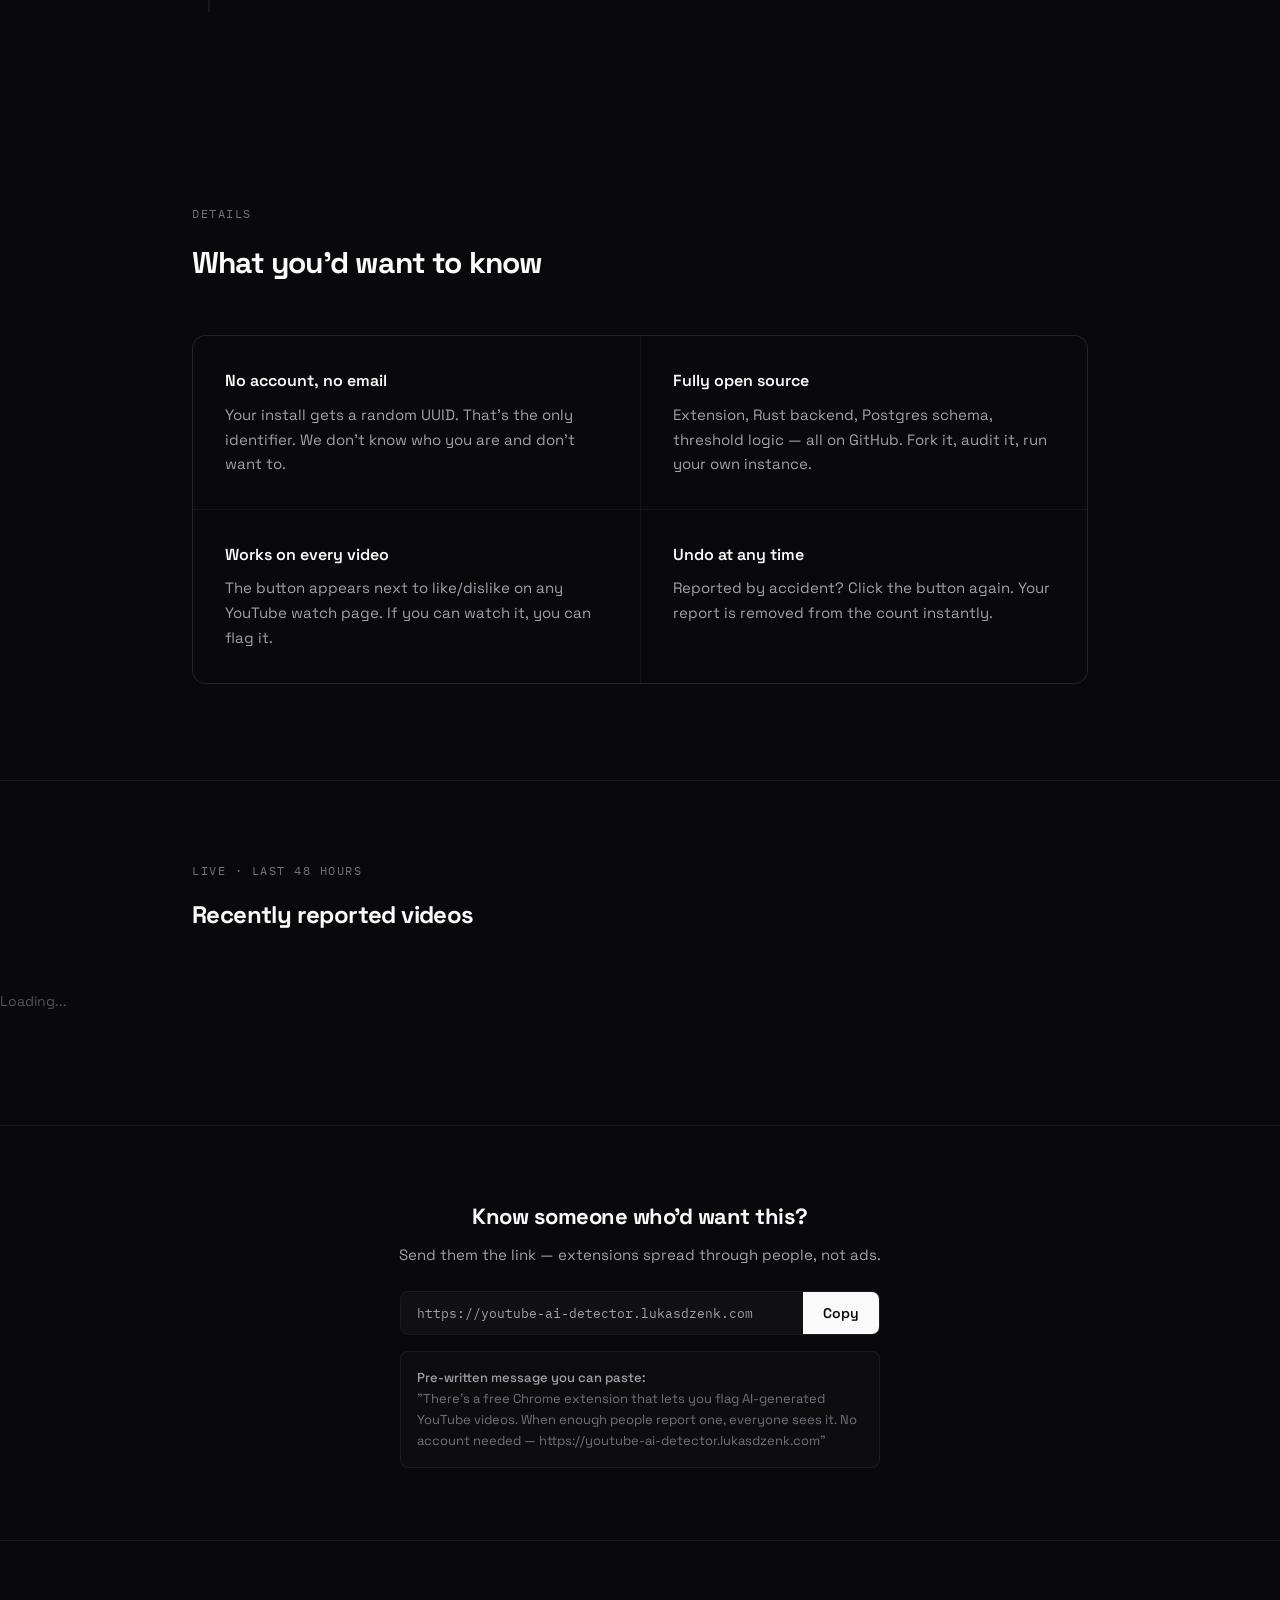
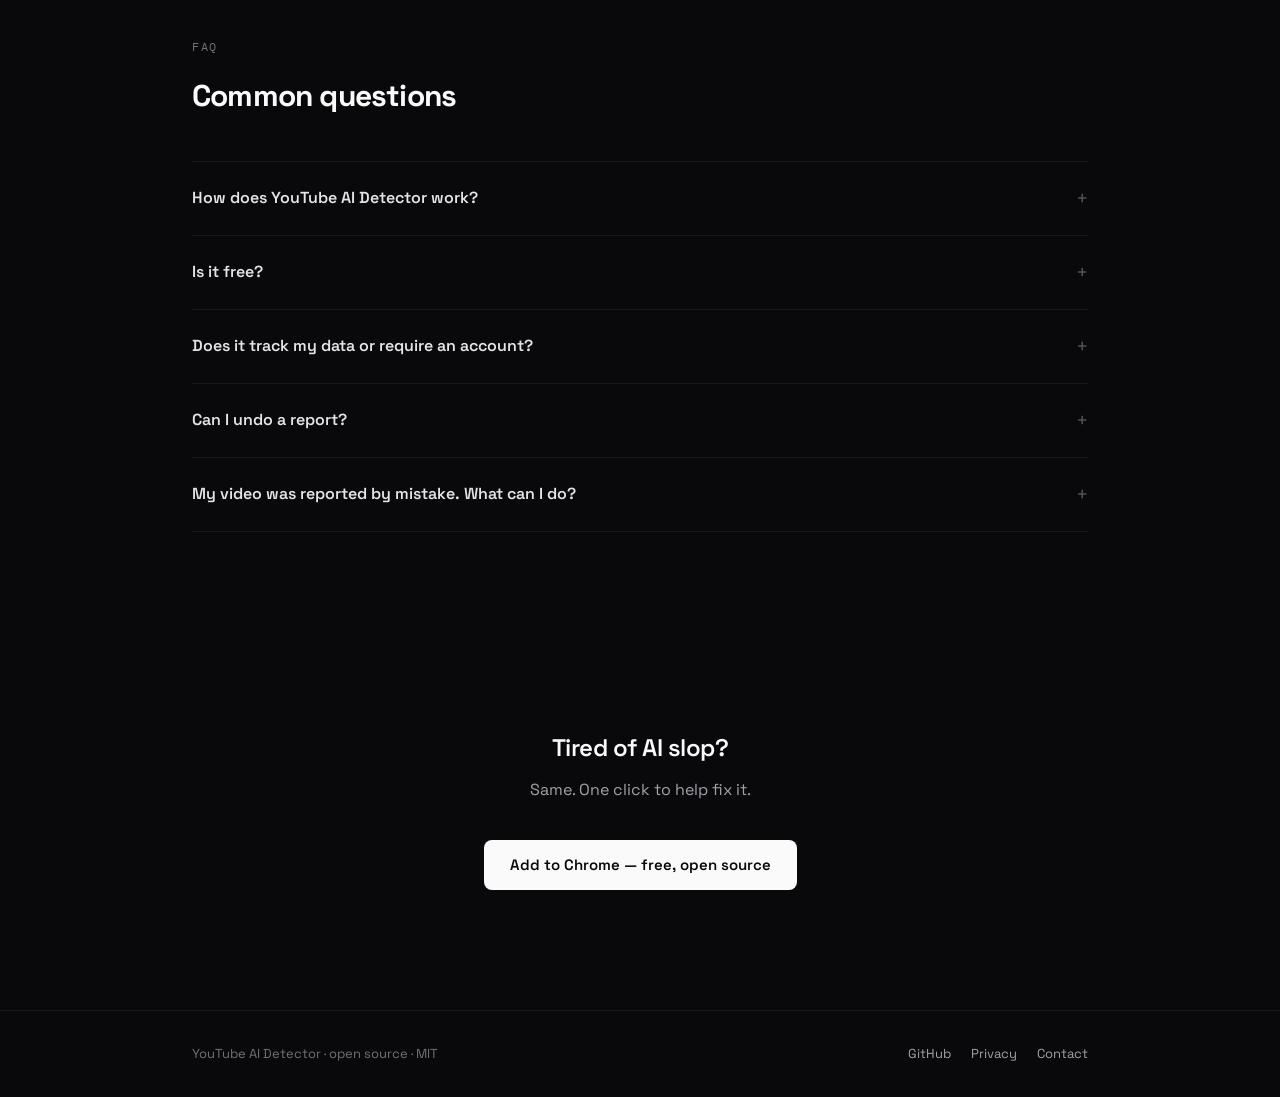
==== commit 9d952773: "-" ====
--- a/backend/static/index.html
+++ b/backend/static/index.html
@@ -960,8 +960,8 @@
         <p>Extension, Rust backend, Postgres schema, threshold logic — all on GitHub. Fork it, audit it, run your own instance.</p>
       </div>
       <div class="feat">
-        <h3>Works everywhere on YouTube</h3>
-        <p>Home feed, search results, watch page, Shorts, subscriptions. Toggle any page on or off in settings.</p>
+        <h3>Works on every video</h3>
+        <p>The button appears next to like/dislike on any YouTube watch page. If you can watch it, you can flag it.</p>
       </div>
       <div class="feat">
         <h3>Undo at any time</h3>
@@ -1018,10 +1018,6 @@
         <p>Yes. Click the report button again and your report is removed from the count instantly.</p>
       </details>
       <details class="faq-item">
-        <summary>Which pages does it work on?</summary>
-        <p>Home feed, search results, watch page, Shorts, and subscriptions. You can toggle any page on or off in the extension settings.</p>
-      </details>
-      <details class="faq-item">
         <summary>My video was reported by mistake. What can I do?</summary>
         <p>Reach out to <a href="mailto:lukasdzn1@gmail.com?subject=YouTube%20AI%20Detector%20-%20False%20Report" style="color: #f97316; text-decoration: underline; text-underline-offset: 2px;">lukasdzn1@gmail.com</a> and we'll look into it. We take false reports seriously.</p>
       </details>
@@ -1046,6 +1042,7 @@
     <span>YouTube AI Detector · open source · MIT</span>
     <div class="footer-links">
       <a href="#" data-gh target="_blank" rel="noopener nofollow">GitHub</a>
+      <a href="/privacy.html">Privacy</a>
       <a href="mailto:lukasdzn1@gmail.com?subject=YouTube%20AI%20Detector%20Feedback">Contact</a>
     </div>
   </div>
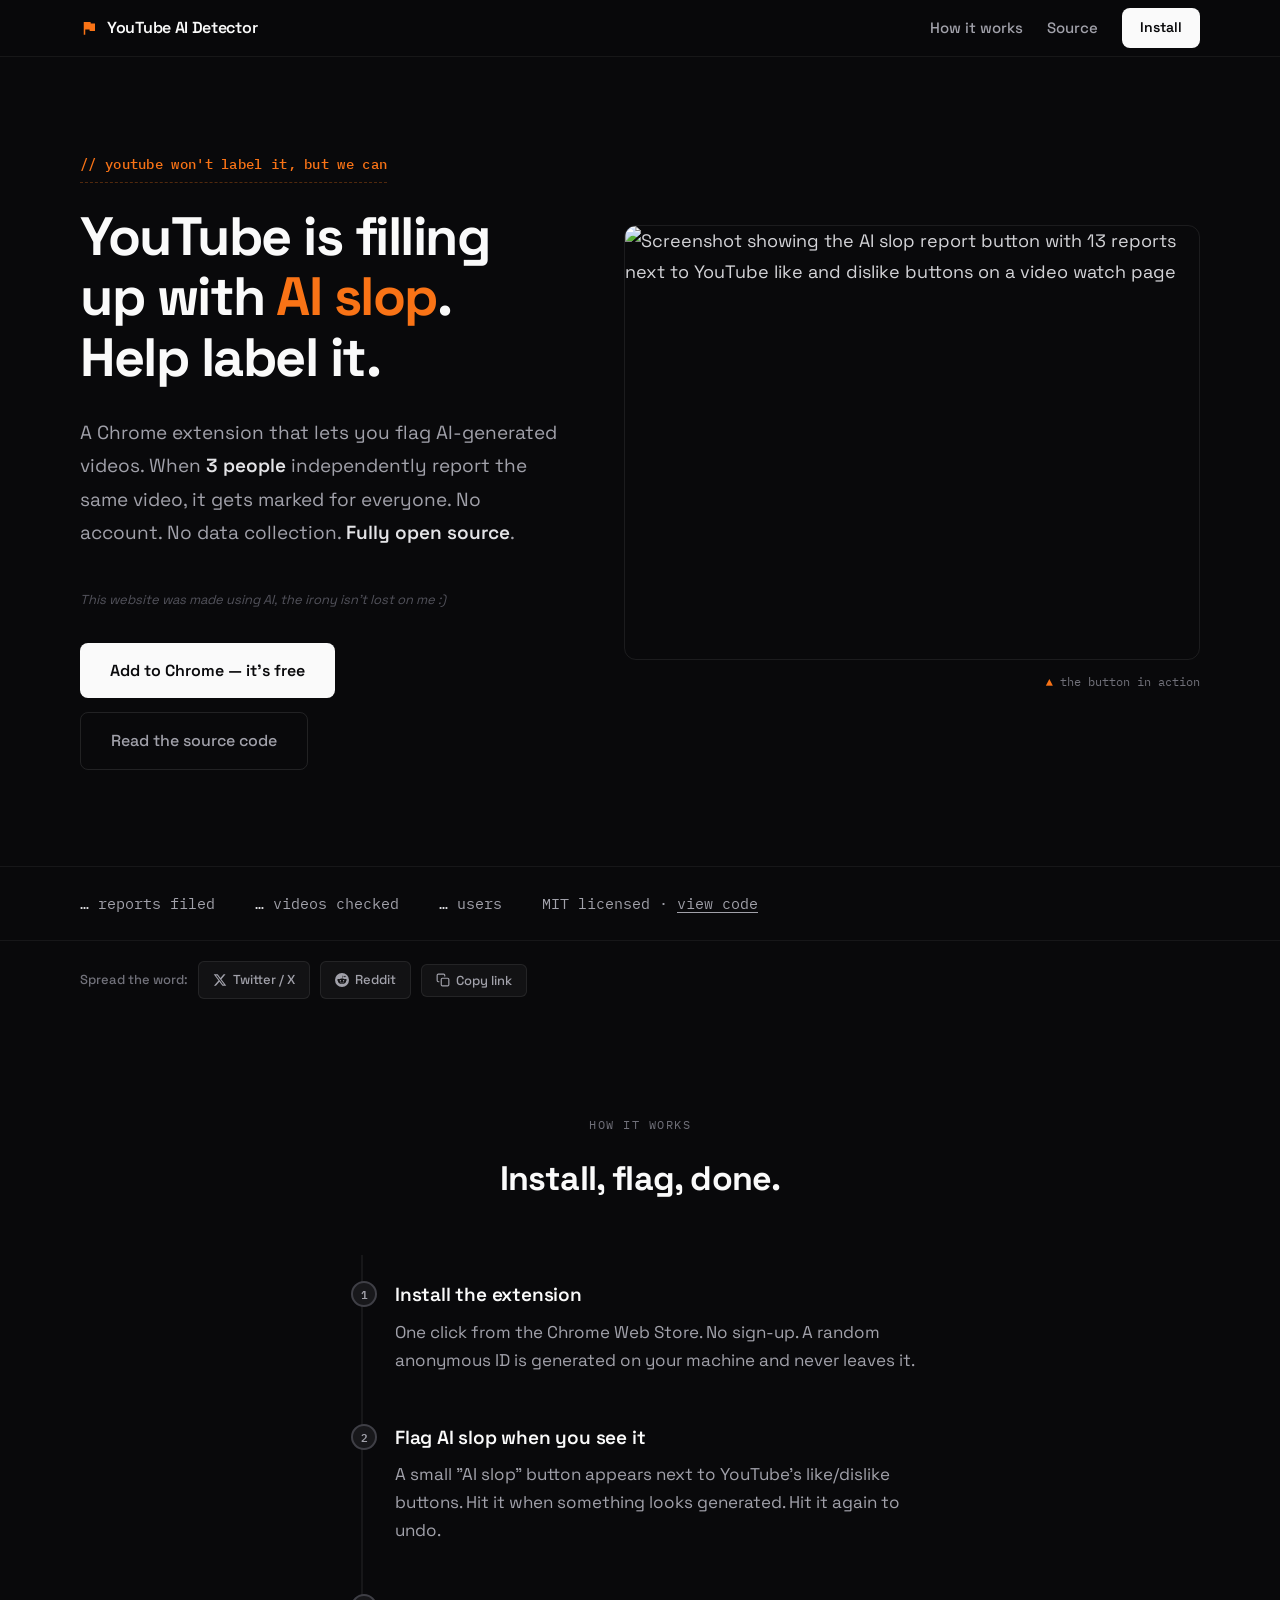
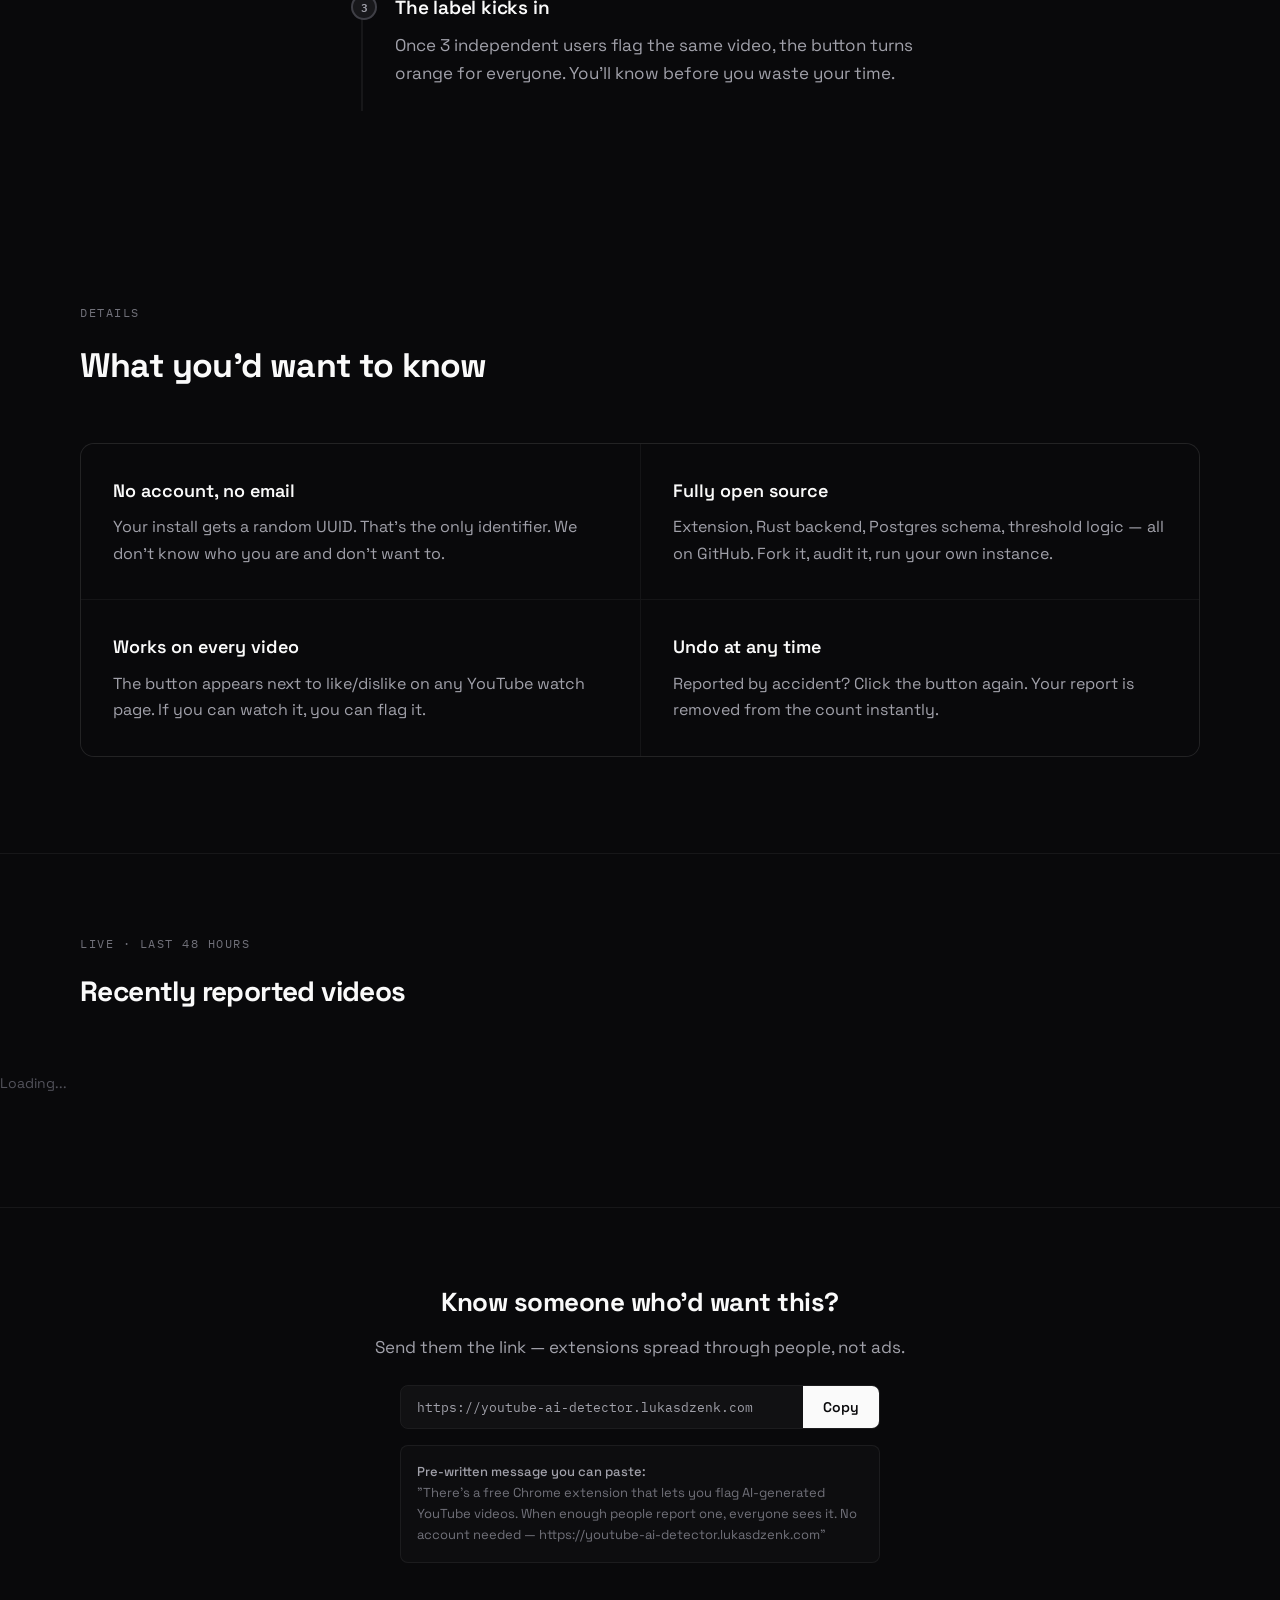
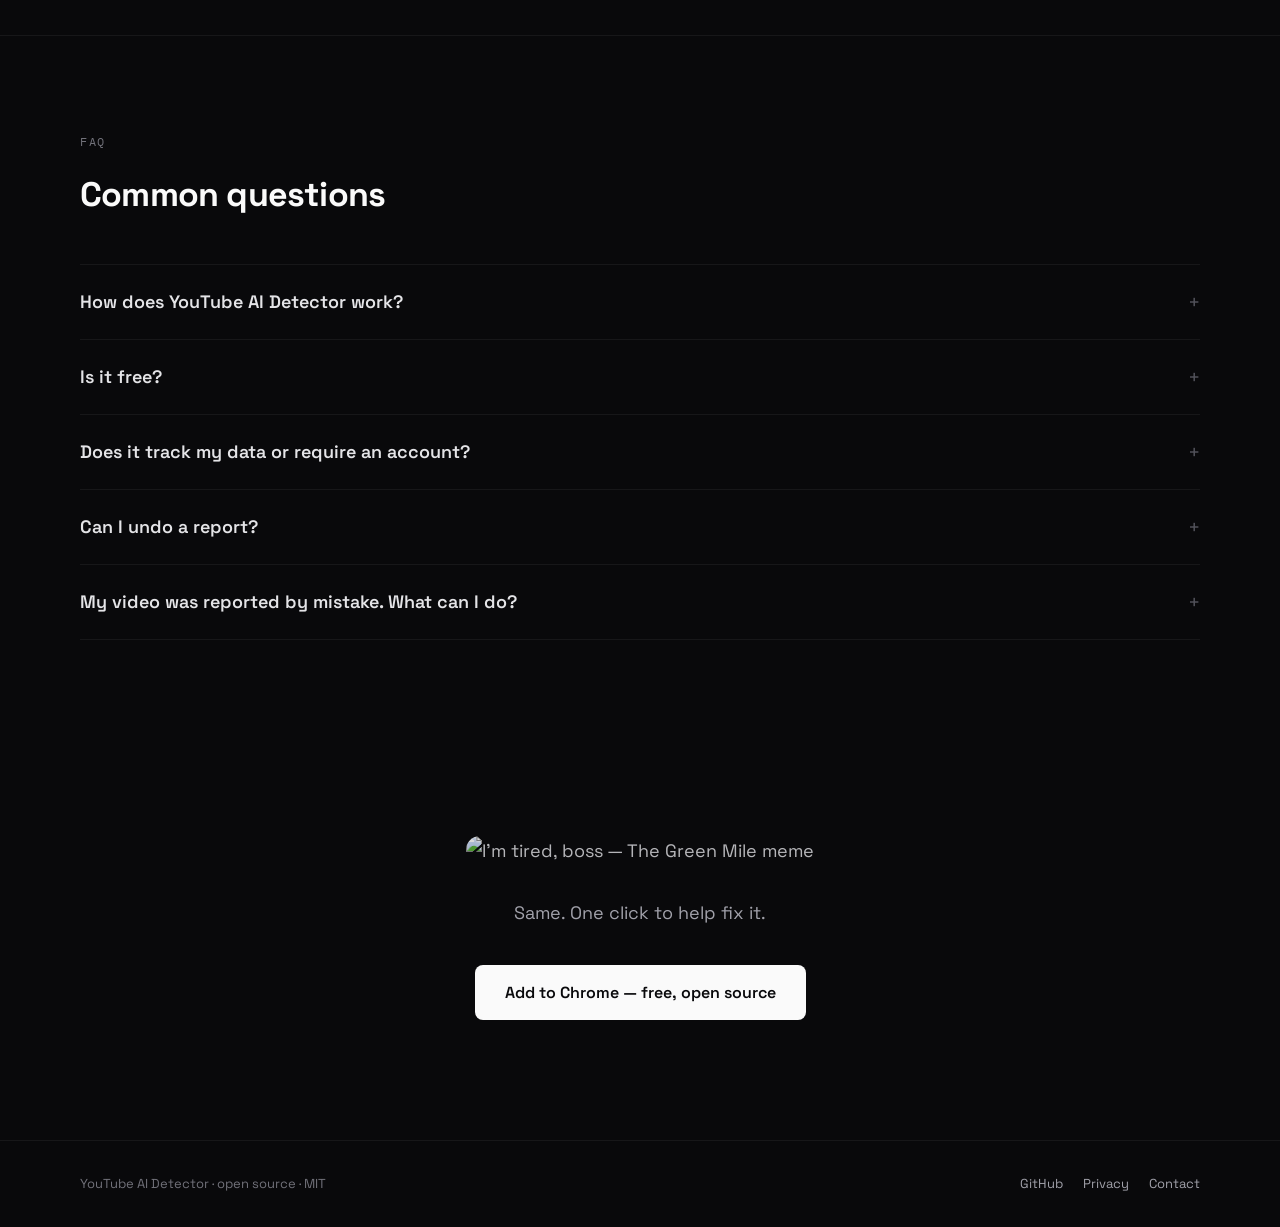
==== commit e9181b86: "-" ====
--- a/backend/static/index.html
+++ b/backend/static/index.html
@@ -107,8 +107,8 @@
       font-family: 'Space Grotesk', system-ui, sans-serif;
       background: #09090b;
       color: #d4d4d8;
-      font-size: 16px;
-      line-height: 1.65;
+      font-size: 18px;
+      line-height: 1.7;
       -webkit-font-smoothing: antialiased;
       overflow-x: hidden;
     }
@@ -125,9 +125,9 @@
     }
 
     .w {
-      max-width: 960px;
+      max-width: 1200px;
       margin: 0 auto;
-      padding: 0 32px;
+      padding: 0 40px;
     }
 
     /* --- nav --- */
@@ -141,6 +141,11 @@
       background: rgba(9, 9, 11, 0.92);
       backdrop-filter: blur(12px);
       border-bottom: 1px solid rgba(255,255,255,0.06);
+      transition: transform 0.3s ease;
+    }
+
+    nav.nav-hidden {
+      transform: translateY(-100%);
     }
 
     .nav-inner {
@@ -163,7 +168,7 @@
 
     .nav-name {
       font-weight: 600;
-      font-size: 15px;
+      font-size: 16px;
       color: #fafafa;
       letter-spacing: -0.3px;
     }
@@ -175,7 +180,7 @@
     }
 
     .nav-right a {
-      font-size: 14px;
+      font-size: 15px;
       color: #a1a1aa;
       text-decoration: none;
       font-weight: 500;
@@ -204,15 +209,15 @@
 
     .hero-inner {
       display: grid;
-      grid-template-columns: 1fr 1fr;
-      gap: 56px;
+      grid-template-columns: 1fr 1.2fr;
+      gap: 64px;
       align-items: center;
     }
 
     .hero-eyebrow {
       display: inline-block;
       font-family: 'IBM Plex Mono', monospace;
-      font-size: 13px;
+      font-size: 14px;
       color: #f97316;
       font-weight: 500;
       letter-spacing: 0.3px;
@@ -222,7 +227,7 @@
     }
 
     .hero h1 {
-      font-size: clamp(30px, 4.2vw, 46px);
+      font-size: clamp(32px, 4.5vw, 54px);
       font-weight: 700;
       line-height: 1.12;
       letter-spacing: -1.5px;
@@ -236,7 +241,7 @@
     }
 
     .hero-body {
-      font-size: 17px;
+      font-size: 19px;
       color: #a1a1aa;
       line-height: 1.75;
       margin-bottom: 40px;
@@ -288,11 +293,11 @@
       display: inline-flex;
       align-items: center;
       gap: 8px;
-      padding: 13px 26px;
+      padding: 14px 30px;
       background: #fafafa;
       color: #09090b;
       border-radius: 8px;
-      font-size: 15px;
+      font-size: 16px;
       font-weight: 600;
       text-decoration: none;
       transition: background 0.15s, transform 0.1s;
@@ -311,12 +316,12 @@
       display: inline-flex;
       align-items: center;
       gap: 8px;
-      padding: 13px 26px;
+      padding: 14px 30px;
       background: transparent;
       color: #a1a1aa;
       border: 1px solid rgba(255,255,255,0.1);
       border-radius: 8px;
-      font-size: 15px;
+      font-size: 16px;
       font-weight: 500;
       text-decoration: none;
       transition: border-color 0.15s, color 0.15s;
@@ -339,7 +344,7 @@
       display: flex;
       gap: 40px;
       font-family: 'IBM Plex Mono', monospace;
-      font-size: 14px;
+      font-size: 15px;
       color: #a1a1aa;
     }
 
@@ -363,8 +368,19 @@
       margin-bottom: 14px;
     }
 
+    .how > .w {
+      display: flex;
+      flex-direction: column;
+      align-items: center;
+    }
+
+    .how .section-tag,
     .how h2 {
-      font-size: 30px;
+      text-align: center;
+    }
+
+    .how h2 {
+      font-size: 34px;
       font-weight: 700;
       color: #fafafa;
       letter-spacing: -0.8px;
@@ -405,7 +421,7 @@
     }
 
     .how-item h3 {
-      font-size: 17px;
+      font-size: 19px;
       font-weight: 600;
       color: #fafafa;
       margin-bottom: 6px;
@@ -413,10 +429,10 @@
     }
 
     .how-item p {
-      font-size: 15px;
+      font-size: 17px;
       color: #a1a1aa;
       line-height: 1.65;
-      max-width: 480px;
+      max-width: 540px;
     }
 
     /* --- features --- */
@@ -426,7 +442,7 @@
     }
 
     .features h2 {
-      font-size: 30px;
+      font-size: 34px;
       font-weight: 700;
       color: #fafafa;
       letter-spacing: -0.8px;
@@ -449,14 +465,14 @@
     }
 
     .feat h3 {
-      font-size: 16px;
+      font-size: 18px;
       font-weight: 600;
       color: #fafafa;
       margin-bottom: 8px;
     }
 
     .feat p {
-      font-size: 15px;
+      font-size: 16px;
       color: #a1a1aa;
       line-height: 1.65;
     }
@@ -518,7 +534,7 @@
     }
 
     .feed h2 {
-      font-size: 24px;
+      font-size: 28px;
       font-weight: 700;
       color: #fafafa;
       letter-spacing: -0.6px;
@@ -639,7 +655,7 @@
     }
 
     .send-friend h2 {
-      font-size: 22px;
+      font-size: 26px;
       font-weight: 700;
       color: #fafafa;
       letter-spacing: -0.5px;
@@ -647,7 +663,7 @@
     }
 
     .send-friend .sub {
-      font-size: 15px;
+      font-size: 17px;
       color: #a1a1aa;
       margin-bottom: 24px;
     }
@@ -718,7 +734,7 @@
     }
 
     .faq h2 {
-      font-size: 30px;
+      font-size: 34px;
       font-weight: 700;
       color: #fafafa;
       letter-spacing: -0.8px;
@@ -741,7 +757,7 @@
 
     .faq-item summary {
       padding: 20px 0;
-      font-size: 16px;
+      font-size: 18px;
       font-weight: 600;
       color: #e4e4e7;
       cursor: pointer;
@@ -770,10 +786,10 @@
 
     .faq-item p {
       padding: 0 0 20px;
-      font-size: 15px;
+      font-size: 17px;
       color: #a1a1aa;
       line-height: 1.7;
-      max-width: 600px;
+      max-width: 680px;
     }
 
     /* --- cta --- */
@@ -783,8 +799,22 @@
       text-align: center;
     }
 
+    .cta-meme {
+      width: 640px;
+      max-width: 100%;
+      height: auto;
+      border-radius: 14px;
+      margin-bottom: 32px;
+      opacity: 0.85;
+      transition: opacity 0.2s;
+    }
+
+    .cta-meme:hover {
+      opacity: 1;
+    }
+
     .bottom-cta p {
-      font-size: 24px;
+      font-size: 28px;
       font-weight: 600;
       color: #fafafa;
       letter-spacing: -0.5px;
@@ -792,7 +822,7 @@
     }
 
     .bottom-cta .sub {
-      font-size: 16px;
+      font-size: 18px;
       font-weight: 400;
       color: #a1a1aa;
       margin-bottom: 36px;
@@ -828,12 +858,12 @@
 
     /* --- responsive --- */
 
-    @media (max-width: 680px) {
+    @media (max-width: 768px) {
       .w { padding: 0 20px; }
       .hero-inner { grid-template-columns: 1fr; gap: 36px; }
       .hero-img-wrap { order: 1; }
-      .hero h1 { font-size: 28px; }
-      .hero { padding: 120px 0 64px; }
+      .hero h1 { font-size: 30px; }
+      .hero { padding: 80px 0 48px; }
       .how, .features { padding: 72px 0; }
       .feat-grid { grid-template-columns: 1fr; }
       .stats-inner { flex-direction: column; gap: 10px; }
@@ -847,6 +877,10 @@
       .send-copy { padding: 14px 20px; }
       .feed-scroll { width: 100vw; margin-left: calc(-50vw + 50%); padding: 0 0 8px; }
       .feed-card { flex: 0 0 240px; }
+    }
+
+    @media (max-width: 375px) {
+      .btn-main, .btn-ghost { padding-left: 21px; padding-right: 21px; }
     }
   </style>
 </head>
@@ -873,7 +907,7 @@
 <section class="hero">
   <div class="w hero-inner">
     <div class="hero-text">
-      <div class="hero-eyebrow">// youtube won't label it, so we will</div>
+      <div class="hero-eyebrow">// youtube won't label it, but we can</div>
       <h1>YouTube is filling up with <em>AI&nbsp;slop</em>. Help&nbsp;label&nbsp;it.</h1>
       <p class="hero-body">
         A Chrome extension that lets you flag AI-generated videos.
@@ -1027,7 +1061,7 @@
 
 <section class="bottom-cta">
   <div class="w">
-    <p>Tired of AI slop?</p>
+    <img class="cta-meme" src="/im-tired-boss.webp" alt="I'm tired, boss — The Green Mile meme" width="640" loading="lazy">
     <div class="sub">Same. One click to help fix it.</div>
     <a href="#" data-cws class="btn-main" target="_blank" rel="noopener">
       Add to Chrome — free, open source
@@ -1055,6 +1089,28 @@
   const SHARE_TEXT = 'YouTube is getting flooded with AI slop. This free Chrome extension lets the community flag it — when 3 people report the same video, everyone sees the label. No account needed.';
 
   document.querySelectorAll('a[data-gh]').forEach(a => a.href = GH_URL);
+
+  // Hide nav on scroll down, show on scroll up
+  (() => {
+    const nav = document.querySelector('nav');
+    let lastY = window.scrollY;
+    let ticking = false;
+    window.addEventListener('scroll', () => {
+      if (!ticking) {
+        requestAnimationFrame(() => {
+          const y = window.scrollY;
+          if (y > lastY && y > 80) {
+            nav.classList.add('nav-hidden');
+          } else {
+            nav.classList.remove('nav-hidden');
+          }
+          lastY = y;
+          ticking = false;
+        });
+        ticking = true;
+      }
+    });
+  })();
 
   const isMobile = /Android|iPhone|iPad|iPod|webOS/i.test(navigator.userAgent);
 
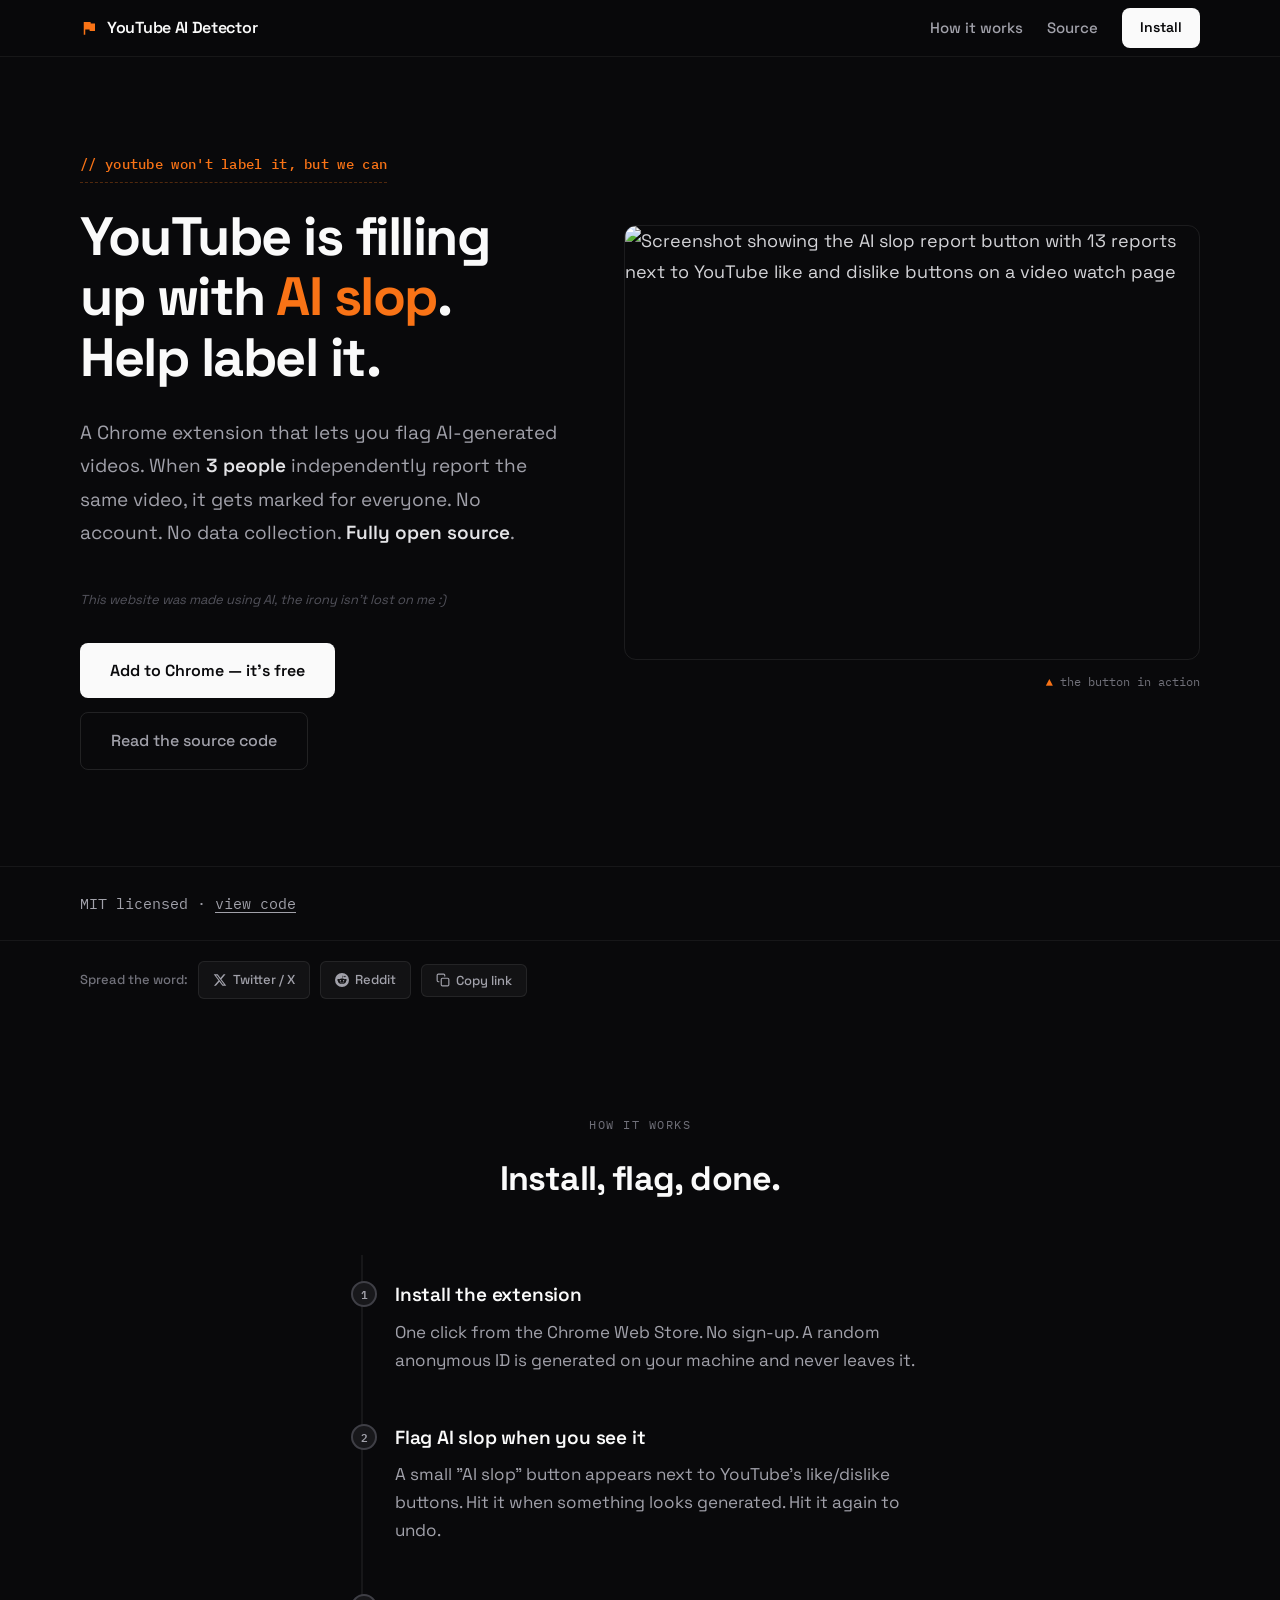
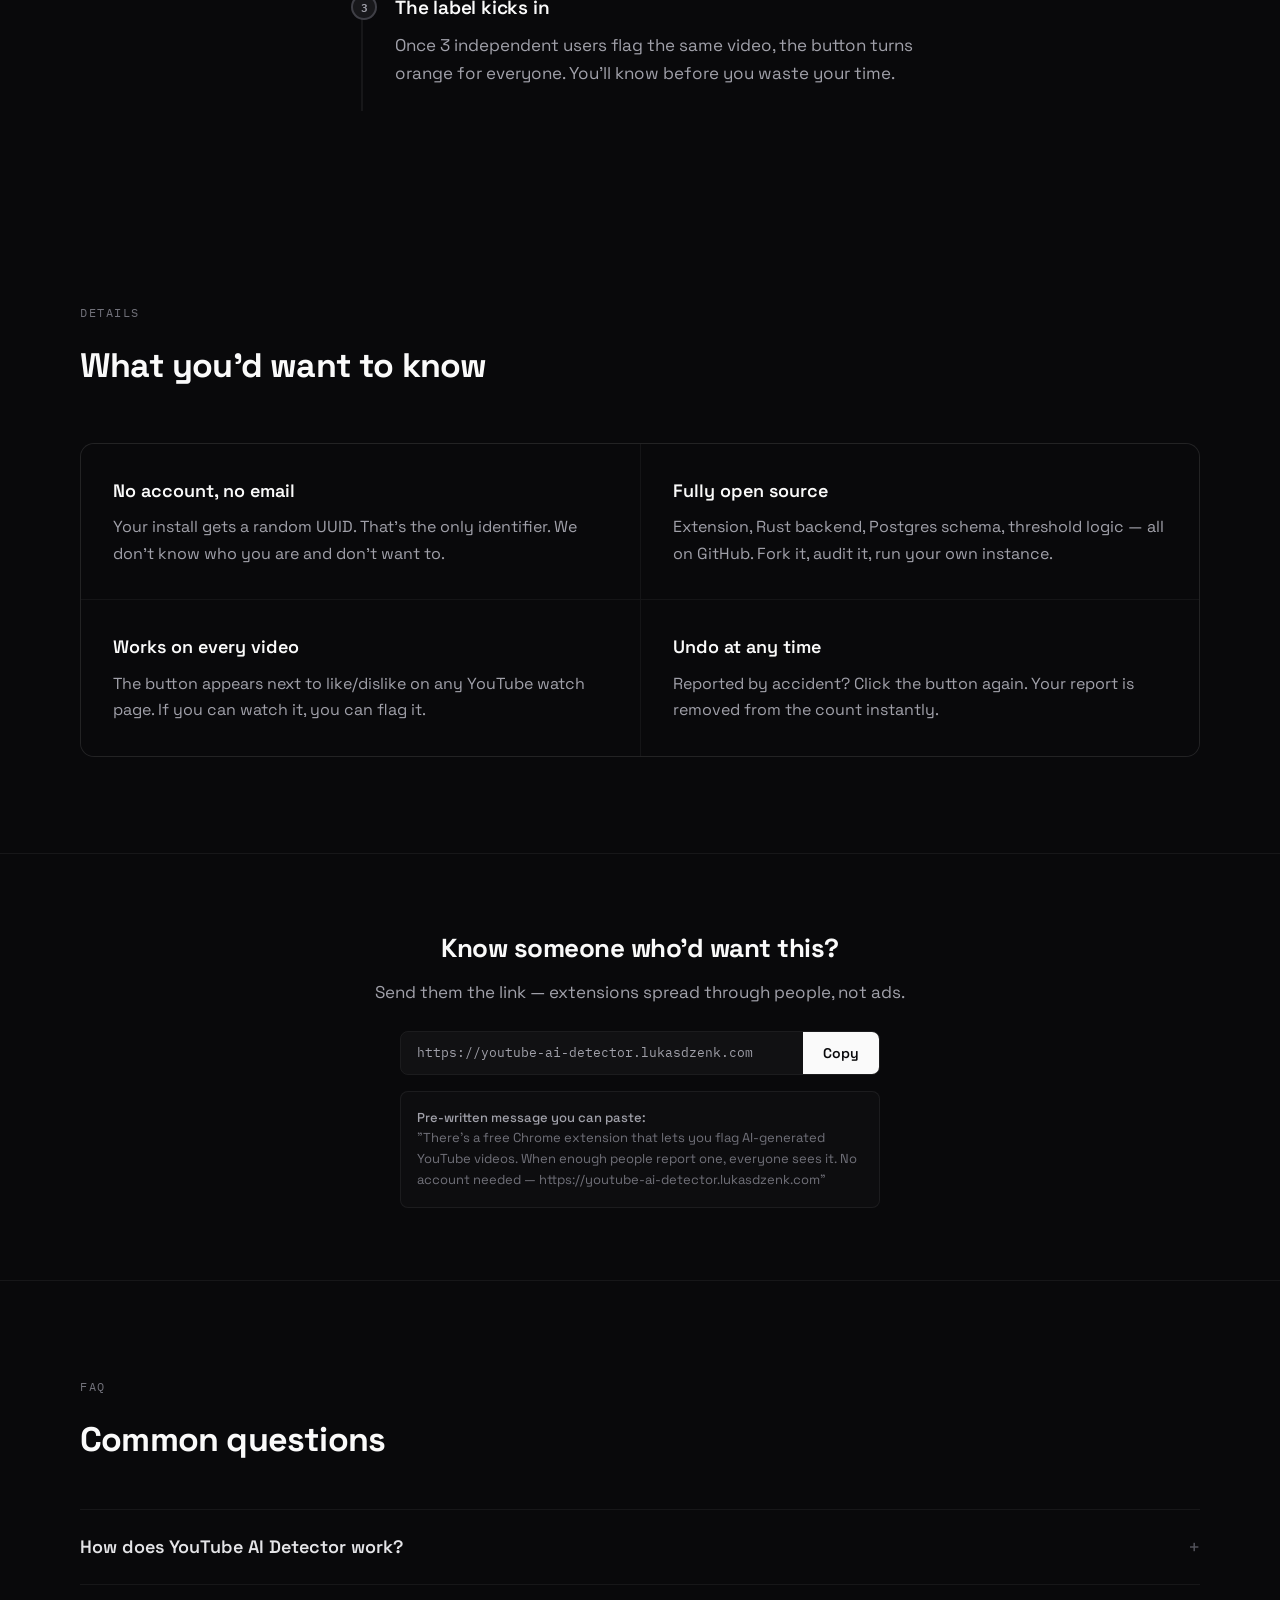
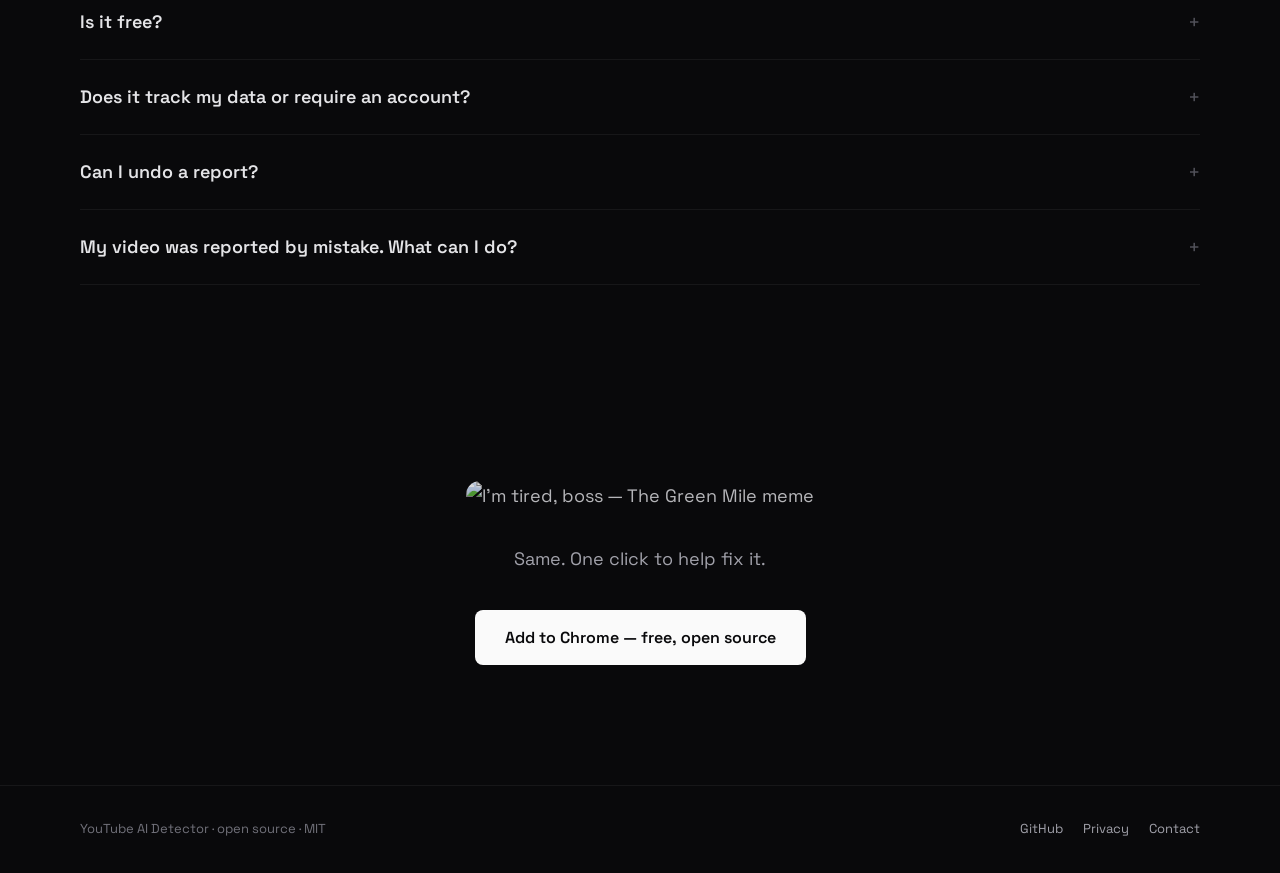
==== commit 19ecd07a: "-" ====
--- a/backend/static/index.html
+++ b/backend/static/index.html
@@ -933,9 +933,9 @@
 
 <div class="stats-bar">
   <div class="w stats-inner">
-    <span><strong id="stat-reports">…</strong> reports filed</span>
-    <span><strong id="stat-videos">…</strong> videos checked</span>
-    <span><strong id="stat-users">…</strong> users</span>
+    <span id="stat-reports-wrap" hidden><strong id="stat-reports">…</strong> reports filed</span>
+    <span id="stat-videos-wrap" hidden><strong id="stat-videos">…</strong> videos checked</span>
+    <span id="stat-users-wrap" hidden><strong id="stat-users">…</strong> users</span>
     <span>MIT licensed · <a href="#" data-gh target="_blank" rel="noopener nofollow" style="color: #a1a1aa; text-decoration: underline; text-underline-offset: 3px;">view code</a></span>
   </div>
 </div>
@@ -1005,7 +1005,7 @@
   </div>
 </section>
 
-<section class="feed">
+<section class="feed" id="feed-section" hidden>
   <div class="w">
     <div class="section-tag">Live · last 48 hours</div>
     <h2>Recently reported videos</h2>
@@ -1177,9 +1177,15 @@
       const r = await fetch('/api/stats');
       if (r.ok) {
         const d = await r.json();
-        document.getElementById('stat-reports').textContent = d.total_reports.toLocaleString();
-        document.getElementById('stat-videos').textContent = d.total_videos.toLocaleString();
-        document.getElementById('stat-users').textContent = d.total_users.toLocaleString();
+        const show = (id, wrapId, val, label) => {
+          if (val >= 10) {
+            document.getElementById(id).textContent = val.toLocaleString();
+            document.getElementById(wrapId).hidden = false;
+          }
+        };
+        show('stat-reports', 'stat-reports-wrap', d.total_reports);
+        show('stat-videos', 'stat-videos-wrap', d.total_videos);
+        show('stat-users', 'stat-users-wrap', d.total_users);
       }
     } catch {}
   })();
@@ -1205,15 +1211,13 @@
   }
 
   (async () => {
+    const section = document.getElementById('feed-section');
     const container = document.getElementById('feed-list');
     try {
       const r = await fetch('/api/recent');
       if (r.ok) {
         const d = await r.json();
-        if (d.reports.length === 0) {
-          container.innerHTML = '<div class="feed-empty">No reports in the last 48 hours — be the first.</div>';
-          return;
-        }
+        if (d.reports.length === 0) return;
         container.innerHTML = d.reports.map(rpt =>
           '<a class="feed-card" href="https://youtube.com/watch?v=' + rpt.video_id + '" target="_blank" rel="noopener nofollow">' +
             '<img class="feed-thumb" src="https://img.youtube.com/vi/' + rpt.video_id + '/mqdefault.jpg" alt="Thumbnail for reported video ' + rpt.video_id + '" loading="lazy" onerror="thumbFallback(this)">' +
@@ -1224,10 +1228,9 @@
             '</div>' +
           '</a>'
         ).join('');
+        section.hidden = false;
       }
-    } catch {
-      container.innerHTML = '<div class="feed-empty">Could not load recent reports.</div>';
-    }
+    } catch {}
   })();
 </script>
 
